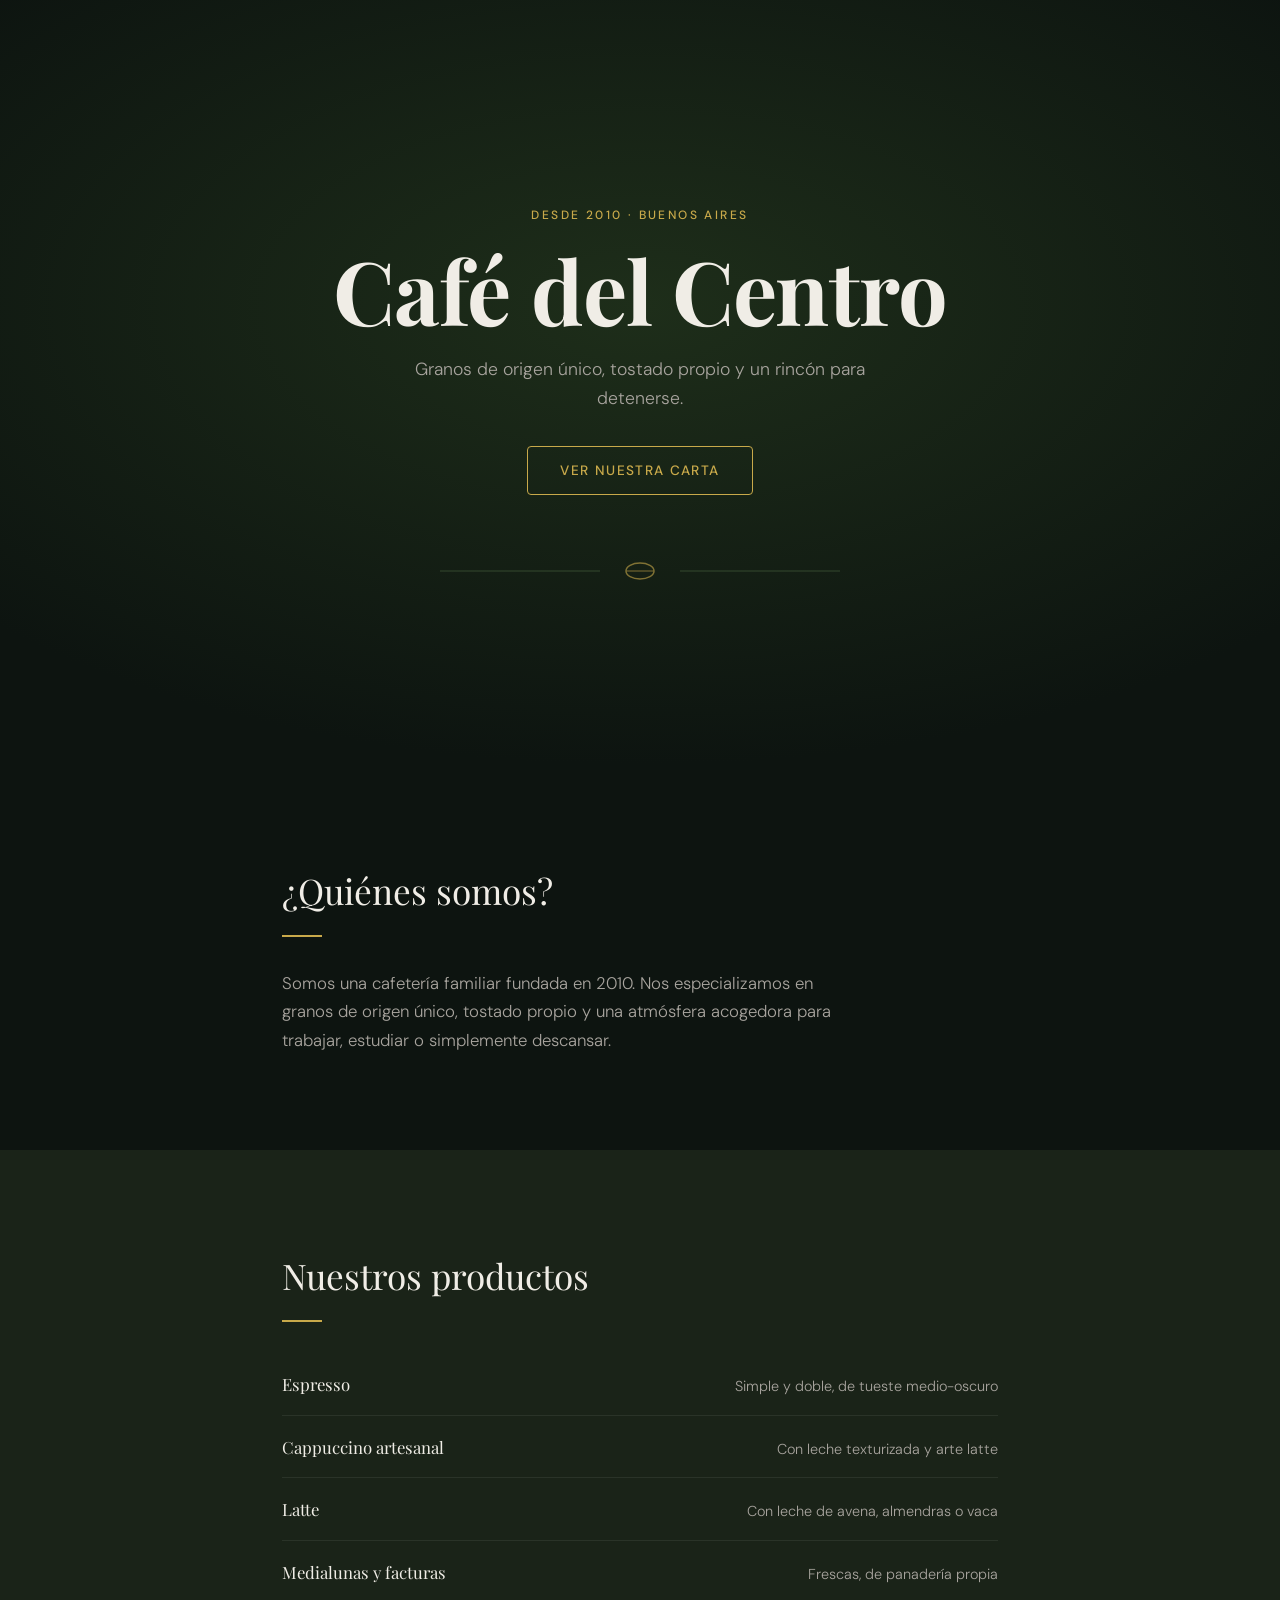
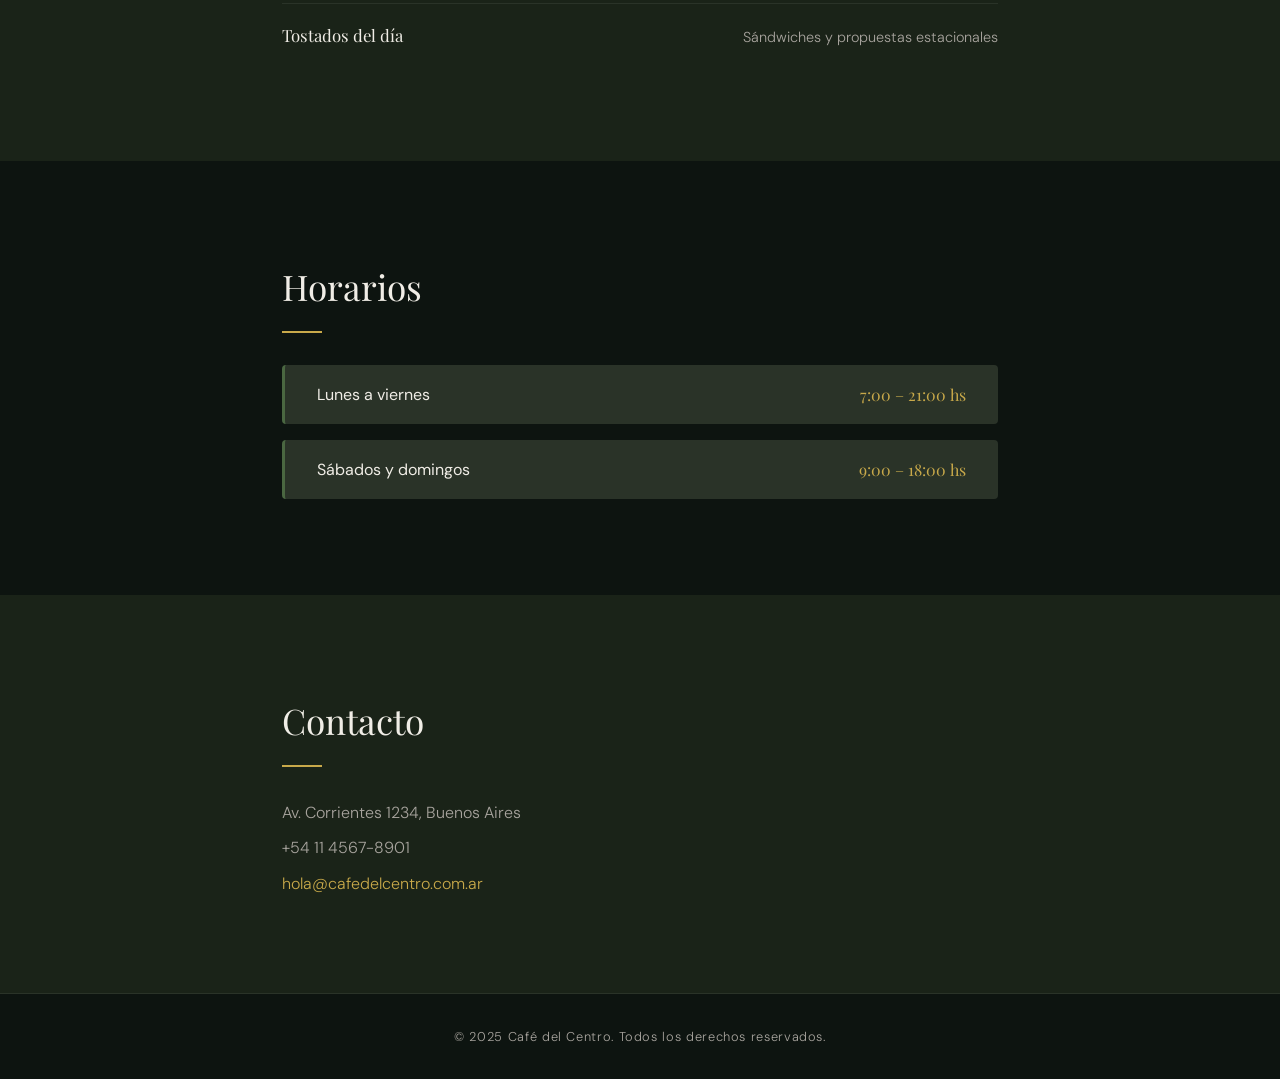
==== index.html @ 83455e1d "Agregando estilos" ====
<!DOCTYPE html>
<html lang="es">
  <head>
    <meta charset="UTF-8" />
    <meta name="viewport" content="width=device-width, initial-scale=1.0" />
    <title>Café del Centro</title>
    <link rel="preconnect" href="https://fonts.googleapis.com" />
    <link rel="preconnect" href="https://fonts.gstatic.com" crossorigin />
    <link
      href="https://fonts.googleapis.com/css2?family=Playfair+Display:wght@400;700&family=DM+Sans:wght@300;400;500&display=swap"
      rel="stylesheet"
    />
    <link rel="stylesheet" href="styles.css" />
  </head>
  <body>

    <!-- HERO -->
    <section class="hero">
      <div class="hero__content">
        <span class="hero__eyebrow">Desde 2010 · Buenos Aires</span>
        <h1 class="hero__title">Café del Centro</h1>
        <p class="hero__subtitle">
          Granos de origen único, tostado propio y un rincón para detenerse.
        </p>
        <a href="#productos" class="btn">Ver nuestra carta</a>
      </div>
      <div class="hero__bean-divider" aria-hidden="true">
        <svg viewBox="0 0 400 24" xmlns="http://www.w3.org/2000/svg">
          <line x1="0" y1="12" x2="160" y2="12" stroke="#4A6741" stroke-width="1"/>
          <ellipse cx="200" cy="12" rx="14" ry="8" fill="none" stroke="#C8A94A" stroke-width="1.5"/>
          <line x1="186" y1="12" x2="214" y2="12" stroke="#C8A94A" stroke-width="1"/>
          <line x1="240" y1="12" x2="400" y2="12" stroke="#4A6741" stroke-width="1"/>
        </svg>
      </div>
    </section>

    <!-- QUIÉNES SOMOS -->
    <section class="section" id="nosotros">
      <div class="container">
        <h2 class="section__title">¿Quiénes somos?</h2>
        <p class="section__text">
          Somos una cafetería familiar fundada en 2010. Nos especializamos en granos
          de origen único, tostado propio y una atmósfera acogedora para trabajar,
          estudiar o simplemente descansar.
        </p>
      </div>
    </section>

    <!-- PRODUCTOS -->
    <section class="section section--alt" id="productos">
      <div class="container">
        <h2 class="section__title">Nuestros productos</h2>
        <ul class="product-list">
          <li class="product-item">
            <span class="product-item__name">Espresso</span>
            <span class="product-item__desc">Simple y doble, de tueste medio-oscuro</span>
          </li>
          <li class="product-item">
            <span class="product-item__name">Cappuccino artesanal</span>
            <span class="product-item__desc">Con leche texturizada y arte latte</span>
          </li>
          <li class="product-item">
            <span class="product-item__name">Latte</span>
            <span class="product-item__desc">Con leche de avena, almendras o vaca</span>
          </li>
          <li class="product-item">
            <span class="product-item__name">Medialunas y facturas</span>
            <span class="product-item__desc">Frescas, de panadería propia</span>
          </li>
          <li class="product-item">
            <span class="product-item__name">Tostados del día</span>
            <span class="product-item__desc">Sándwiches y propuestas estacionales</span>
          </li>
        </ul>
      </div>
    </section>

    <!-- HORARIOS -->
    <section class="section" id="horarios">
      <div class="container">
        <h2 class="section__title">Horarios</h2>
        <div class="hours">
          <div class="hours__row">
            <span class="hours__days">Lunes a viernes</span>
            <span class="hours__time">7:00 – 21:00 hs</span>
          </div>
          <div class="hours__row">
            <span class="hours__days">Sábados y domingos</span>
            <span class="hours__time">9:00 – 18:00 hs</span>
          </div>
        </div>
      </div>
    </section>

    <!-- CONTACTO -->
    <section class="section section--alt" id="contacto">
      <div class="container">
        <h2 class="section__title">Contacto</h2>
        <address class="contact">
          <p>Av. Corrientes 1234, Buenos Aires</p>
          <p>+54 11 4567-8901</p>
          <p><a href="mailto:hola@cafedelcentro.com.ar">hola@cafedelcentro.com.ar</a></p>
        </address>
      </div>
    </section>

    <!-- PIE DE PÁGINA -->
    <footer class="footer">
      <p>© 2025 Café del Centro. Todos los derechos reservados.</p>
    </footer>

  </body>
</html>
---- styles.css ----
/* ============================================
   CAFÉ DEL CENTRO — styles.css
   Paleta: fondo oscuro-verdoso, acento dorado
   Tipografía: Playfair Display + DM Sans
   ============================================ */

/* --- TOKENS --- */
:root {
  --color-bg:        #0D1410;
  --color-bg-alt:    #1A2318;
  --color-surface:   #2A3328;
  --color-green:     #4A6741;
  --color-gold:      #C8A94A;
  --color-text:      #F0EDE6;
  --color-text-muted:#A8A49E;
  --color-link:      #C8A94A;

  --font-display: 'Playfair Display', Georgia, serif;
  --font-body:    'DM Sans', system-ui, sans-serif;

  --space-xs:  0.5rem;
  --space-sm:  1rem;
  --space-md:  2rem;
  --space-lg:  4rem;
  --space-xl:  6rem;

  --max-width: 780px;
  --radius:    4px;
}

/* --- RESET --- */
*, *::before, *::after {
  box-sizing: border-box;
  margin: 0;
  padding: 0;
}

/* --- BASE --- */
html {
  scroll-behavior: smooth;
}

body {
  background-color: var(--color-bg);
  color: var(--color-text);
  font-family: var(--font-body);
  font-size: 1rem;
  line-height: 1.7;
  font-weight: 300;
}

a {
  color: var(--color-link);
  text-decoration: none;
}

a:hover {
  text-decoration: underline;
}

address {
  font-style: normal;
}

/* --- LAYOUT --- */
.container {
  max-width: var(--max-width);
  margin: 0 auto;
  padding: 0 var(--space-md);
}

/* --- HERO --- */
.hero {
  min-height: 85vh;
  display: flex;
  flex-direction: column;
  align-items: center;
  justify-content: center;
  text-align: center;
  padding: var(--space-xl) var(--space-md) var(--space-lg);
  background:
    radial-gradient(ellipse 70% 60% at 50% 40%, #1e2e1a 0%, var(--color-bg) 100%);
}

.hero__eyebrow {
  display: block;
  font-family: var(--font-body);
  font-size: 0.75rem;
  font-weight: 500;
  letter-spacing: 0.2em;
  text-transform: uppercase;
  color: var(--color-gold);
  margin-bottom: var(--space-sm);
}

.hero__title {
  font-family: var(--font-display);
  font-size: clamp(2.8rem, 7vw, 5.5rem);
  font-weight: 700;
  line-height: 1.1;
  letter-spacing: -0.01em;
  color: var(--color-text);
  margin-bottom: var(--space-sm);
}

.hero__subtitle {
  font-size: 1.1rem;
  color: var(--color-text-muted);
  max-width: 480px;
  margin: 0 auto var(--space-md);
}

.hero__bean-divider {
  width: 100%;
  max-width: 400px;
  margin-top: var(--space-lg);
  opacity: 0.6;
}

/* --- BOTÓN --- */
.btn {
  display: inline-block;
  padding: 0.75rem 2rem;
  border: 1px solid var(--color-gold);
  color: var(--color-gold);
  font-family: var(--font-body);
  font-size: 0.85rem;
  font-weight: 500;
  letter-spacing: 0.1em;
  text-transform: uppercase;
  border-radius: var(--radius);
  transition: background-color 0.2s, color 0.2s;
}

.btn:hover {
  background-color: var(--color-gold);
  color: var(--color-bg);
  text-decoration: none;
}

/* --- SECCIONES --- */
.section {
  padding: var(--space-xl) 0;
  background-color: var(--color-bg);
}

.section--alt {
  background-color: var(--color-bg-alt);
}

.section__title {
  font-family: var(--font-display);
  font-size: clamp(1.6rem, 3vw, 2.2rem);
  font-weight: 400;
  color: var(--color-text);
  margin-bottom: var(--space-md);
  position: relative;
  padding-bottom: var(--space-sm);
}

.section__title::after {
  content: '';
  position: absolute;
  bottom: 0;
  left: 0;
  width: 2.5rem;
  height: 2px;
  background-color: var(--color-gold);
}

.section__text {
  color: var(--color-text-muted);
  font-size: 1.05rem;
  max-width: 560px;
}

/* --- LISTA DE PRODUCTOS --- */
.product-list {
  list-style: none;
  display: flex;
  flex-direction: column;
  gap: 1px;
}

.product-item {
  display: flex;
  justify-content: space-between;
  align-items: baseline;
  gap: var(--space-md);
  padding: var(--space-sm) 0;
  border-bottom: 1px solid var(--color-surface);
}

.product-item:last-child {
  border-bottom: none;
}

.product-item__name {
  font-family: var(--font-display);
  font-size: 1.05rem;
  color: var(--color-text);
  white-space: nowrap;
}

.product-item__desc {
  font-size: 0.9rem;
  color: var(--color-text-muted);
  text-align: right;
}

/* --- HORARIOS --- */
.hours {
  display: flex;
  flex-direction: column;
  gap: var(--space-sm);
}

.hours__row {
  display: flex;
  justify-content: space-between;
  align-items: center;
  padding: var(--space-sm) var(--space-md);
  background-color: var(--color-surface);
  border-radius: var(--radius);
  border-left: 3px solid var(--color-green);
}

.hours__days {
  font-weight: 400;
  color: var(--color-text);
}

.hours__time {
  font-family: var(--font-display);
  font-size: 1rem;
  color: var(--color-gold);
}

/* --- CONTACTO --- */
.contact {
  display: flex;
  flex-direction: column;
  gap: var(--space-xs);
  color: var(--color-text-muted);
  font-size: 1rem;
}

/* --- FOOTER --- */
.footer {
  background-color: var(--color-bg);
  border-top: 1px solid var(--color-surface);
  text-align: center;
  padding: var(--space-md);
  font-size: 0.8rem;
  color: var(--color-text-muted);
  letter-spacing: 0.05em;
}

/* --- RESPONSIVE --- */
@media (max-width: 600px) {
  .product-item {
    flex-direction: column;
    gap: var(--space-xs);
  }

  .product-item__desc {
    text-align: left;
  }

  .hours__row {
    flex-direction: column;
    align-items: flex-start;
    gap: var(--space-xs);
  }
}
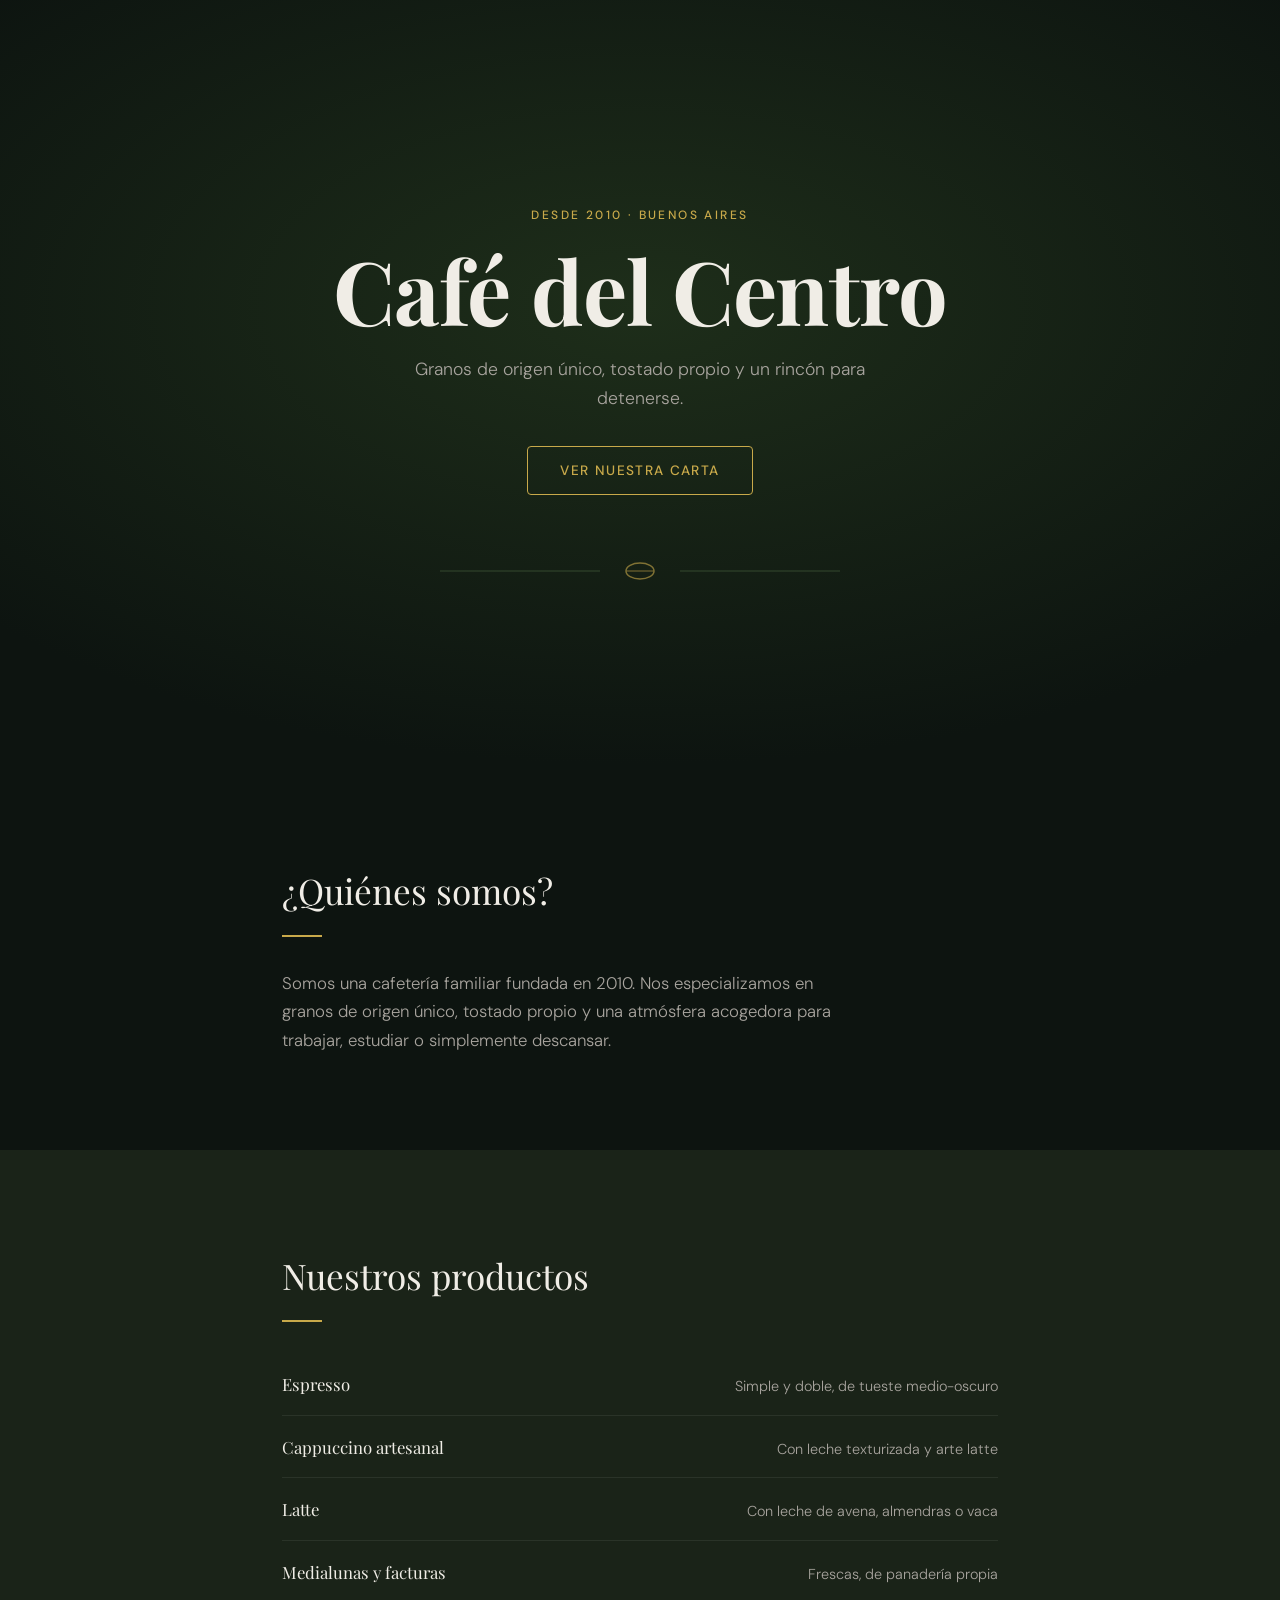
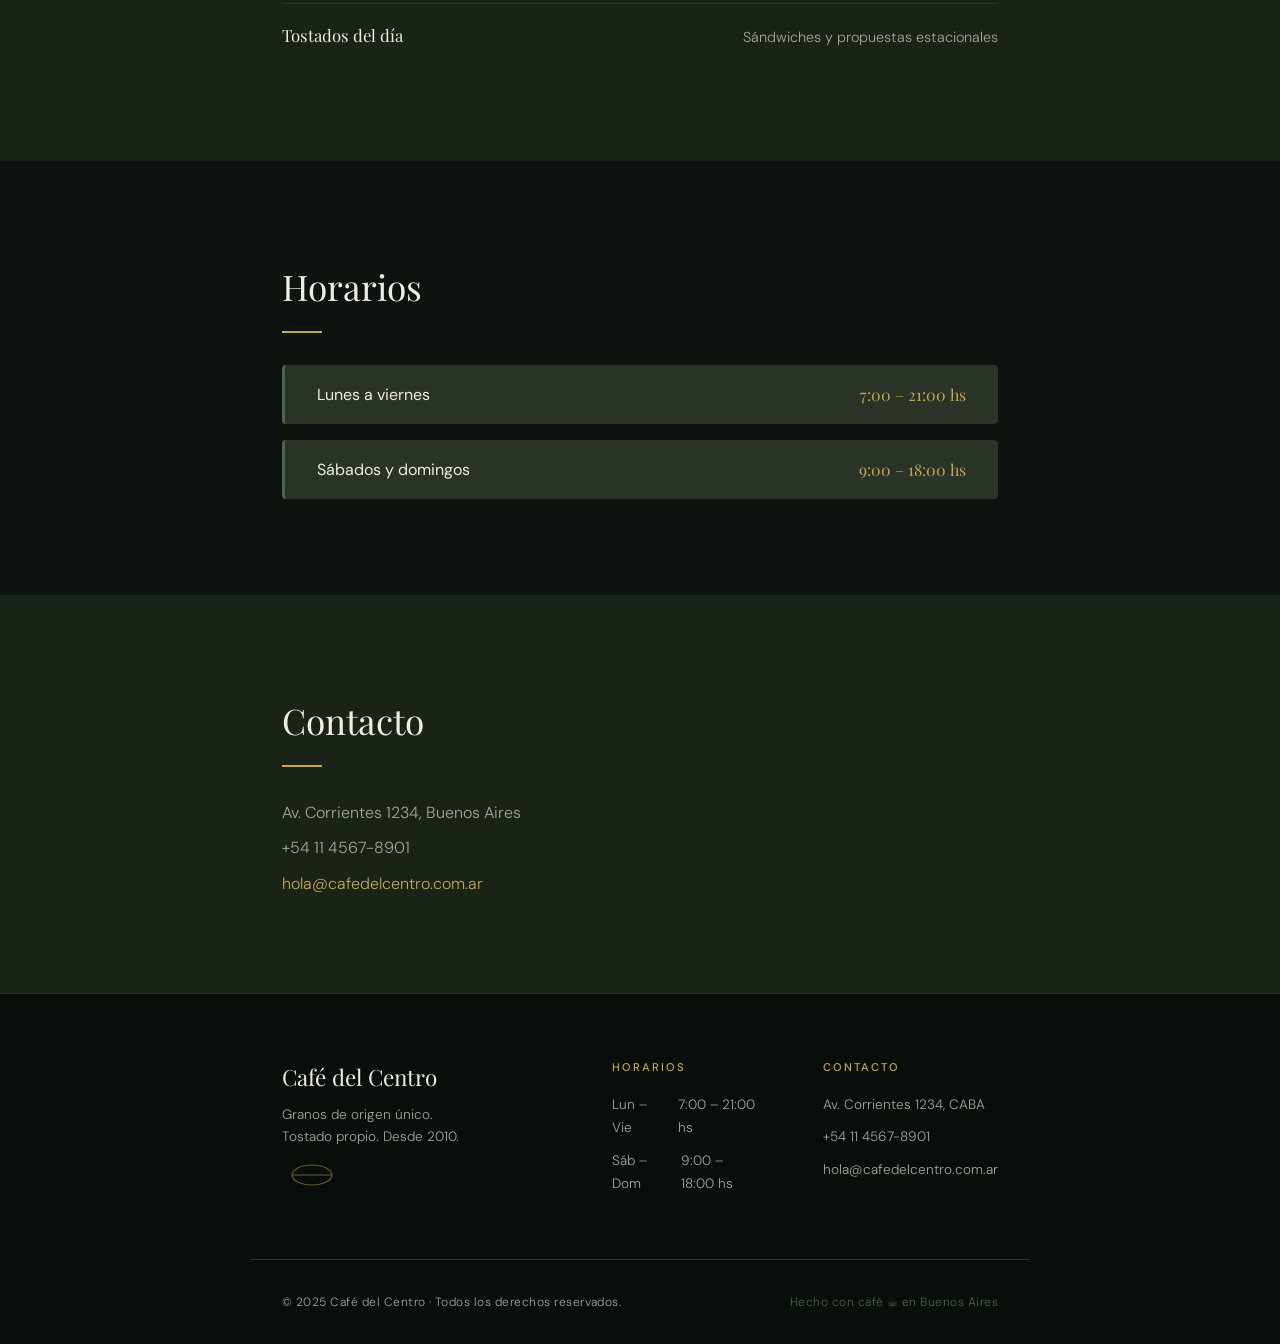
==== commit 8253355d: "Footer terminado" ====
--- a/index.html
+++ b/index.html
@@ -106,7 +106,40 @@
 
     <!-- PIE DE PÁGINA -->
     <footer class="footer">
-      <p>© 2025 Café del Centro. Todos los derechos reservados.</p>
+      <div class="footer__top">
+        <div class="footer__brand">
+          <span class="footer__logo">Café del Centro</span>
+          <p class="footer__tagline">Granos de origen único.<br />Tostado propio. Desde 2010.</p>
+          <div class="footer__bean" aria-hidden="true">
+            <svg viewBox="0 0 60 24" xmlns="http://www.w3.org/2000/svg" width="60">
+              <ellipse cx="30" cy="12" rx="20" ry="10" fill="none" stroke="#C8A94A" stroke-width="1.2"/>
+              <line x1="10" y1="12" x2="50" y2="12" stroke="#C8A94A" stroke-width="1"/>
+            </svg>
+          </div>
+        </div>
+
+        <div class="footer__col">
+          <h3 class="footer__col-title">Horarios</h3>
+          <ul class="footer__list">
+            <li><span>Lun – Vie</span><span>7:00 – 21:00 hs</span></li>
+            <li><span>Sáb – Dom</span><span>9:00 – 18:00 hs</span></li>
+          </ul>
+        </div>
+
+        <div class="footer__col">
+          <h3 class="footer__col-title">Contacto</h3>
+          <ul class="footer__list footer__list--contact">
+            <li>Av. Corrientes 1234, CABA</li>
+            <li>+54 11 4567-8901</li>
+            <li><a href="mailto:hola@cafedelcentro.com.ar">hola@cafedelcentro.com.ar</a></li>
+          </ul>
+        </div>
+      </div>
+
+      <div class="footer__bottom">
+        <p>© 2025 Café del Centro · Todos los derechos reservados.</p>
+        <p class="footer__credit">Hecho con café ☕ en Buenos Aires</p>
+      </div>
     </footer>
 
   </body>
--- a/styles.css
+++ b/styles.css
@@ -247,13 +247,91 @@
 
 /* --- FOOTER --- */
 .footer {
-  background-color: var(--color-bg);
+  background-color: #080e0a;
   border-top: 1px solid var(--color-surface);
-  text-align: center;
+  font-size: 0.9rem;
+  color: var(--color-text-muted);
+}
+
+.footer__top {
+  display: grid;
+  grid-template-columns: 1.8fr 1fr 1fr;
+  gap: var(--space-lg);
+  max-width: var(--max-width);
+  margin: 0 auto;
+  padding: var(--space-lg) var(--space-md);
+}
+
+.footer__logo {
+  display: block;
+  font-family: var(--font-display);
+  font-size: 1.4rem;
+  color: var(--color-text);
+  margin-bottom: var(--space-xs);
+}
+
+.footer__tagline {
+  font-size: 0.85rem;
+  color: var(--color-text-muted);
+  line-height: 1.6;
+  margin-bottom: var(--space-sm);
+}
+
+.footer__bean {
+  opacity: 0.5;
+}
+
+.footer__col-title {
+  font-family: var(--font-body);
+  font-size: 0.7rem;
+  font-weight: 500;
+  letter-spacing: 0.18em;
+  text-transform: uppercase;
+  color: var(--color-gold);
+  margin-bottom: var(--space-sm);
+}
+
+.footer__list {
+  list-style: none;
+  display: flex;
+  flex-direction: column;
+  gap: 0.6rem;
+  font-size: 0.85rem;
+  color: var(--color-text-muted);
+}
+
+.footer__list li {
+  display: flex;
+  justify-content: space-between;
+  gap: var(--space-sm);
+}
+
+.footer__list--contact li {
+  display: block;
+}
+
+.footer__list a {
+  color: var(--color-text-muted);
+}
+
+.footer__list a:hover {
+  color: var(--color-gold);
+}
+
+.footer__bottom {
+  border-top: 1px solid var(--color-surface);
+  display: flex;
+  justify-content: space-between;
+  align-items: center;
+  max-width: var(--max-width);
+  margin: 0 auto;
   padding: var(--space-md);
-  font-size: 0.8rem;
-  color: var(--color-text-muted);
-  letter-spacing: 0.05em;
+  font-size: 0.75rem;
+  letter-spacing: 0.04em;
+}
+
+.footer__credit {
+  color: var(--color-green);
 }
 
 /* --- RESPONSIVE --- */
@@ -272,4 +350,15 @@
     align-items: flex-start;
     gap: var(--space-xs);
   }
+
+  .footer__top {
+    grid-template-columns: 1fr;
+    gap: var(--space-md);
+  }
+
+  .footer__bottom {
+    flex-direction: column;
+    gap: var(--space-xs);
+    text-align: center;
+  }
 }
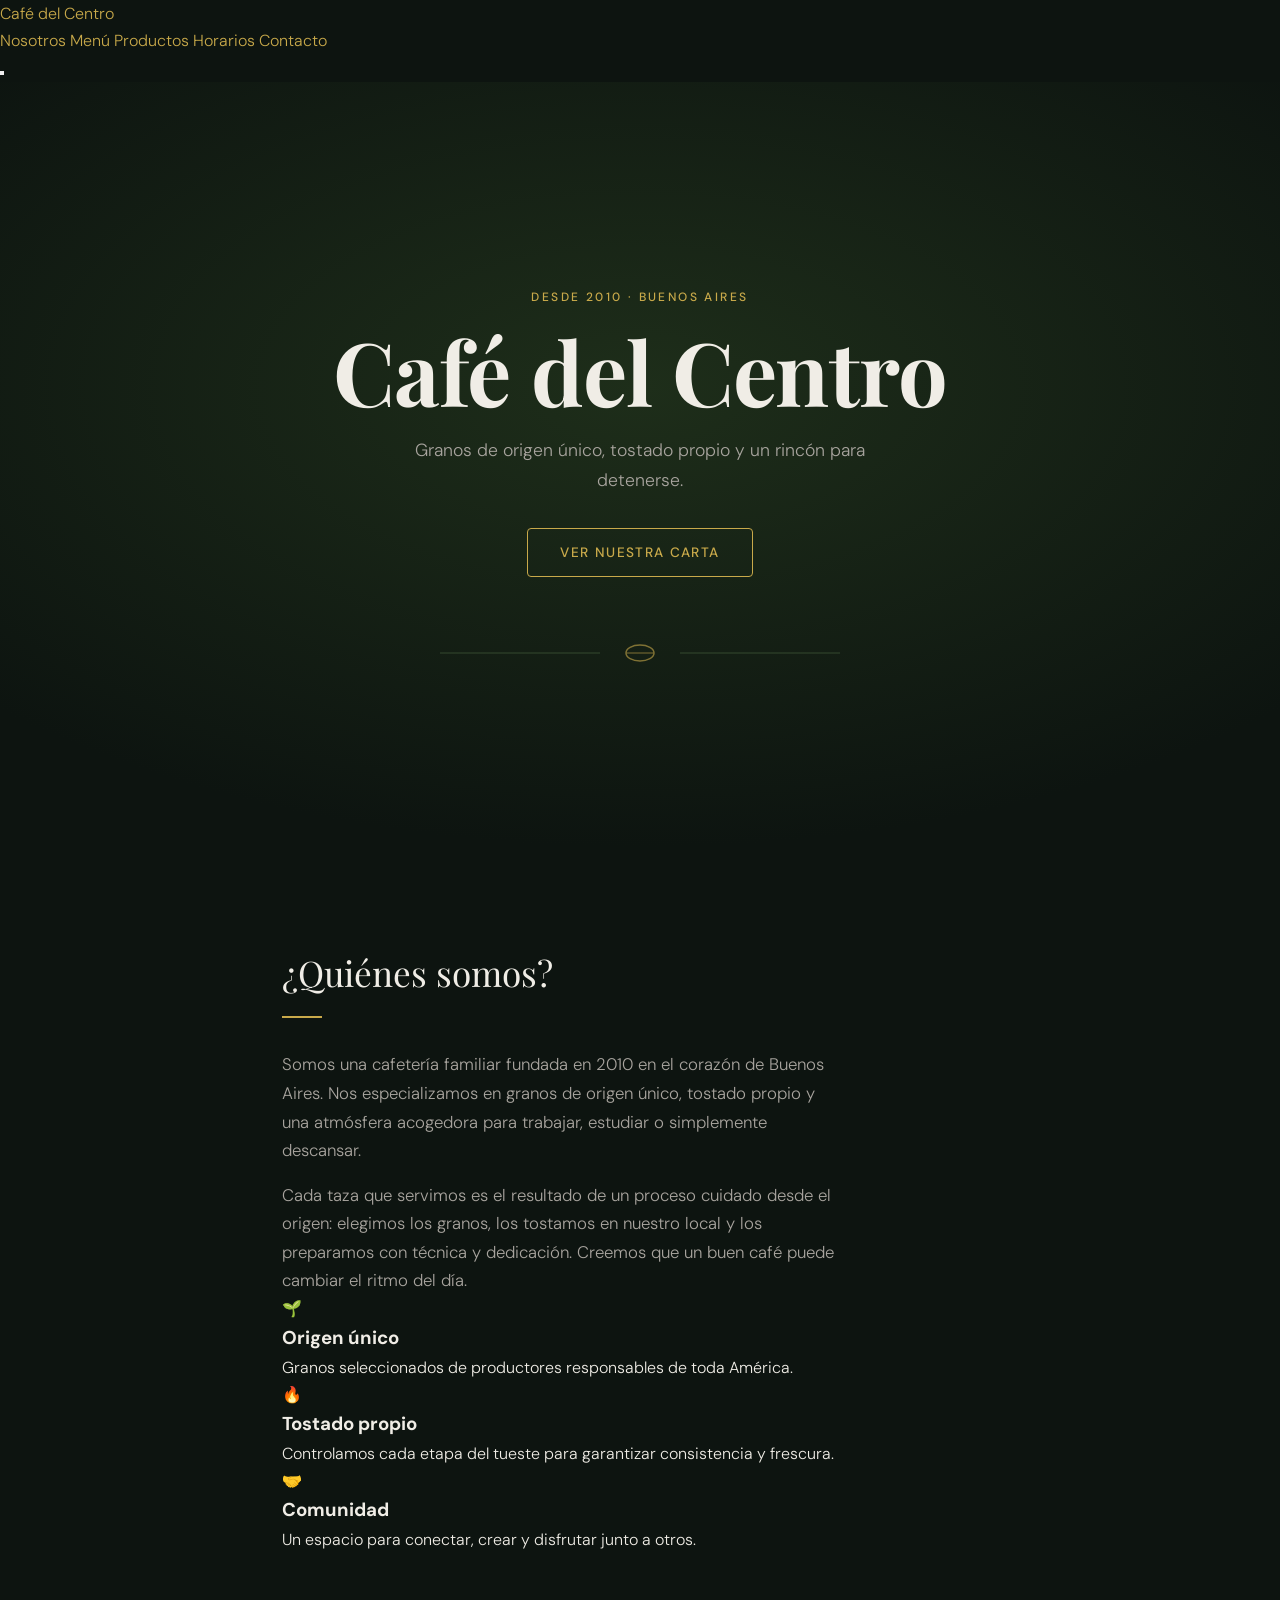
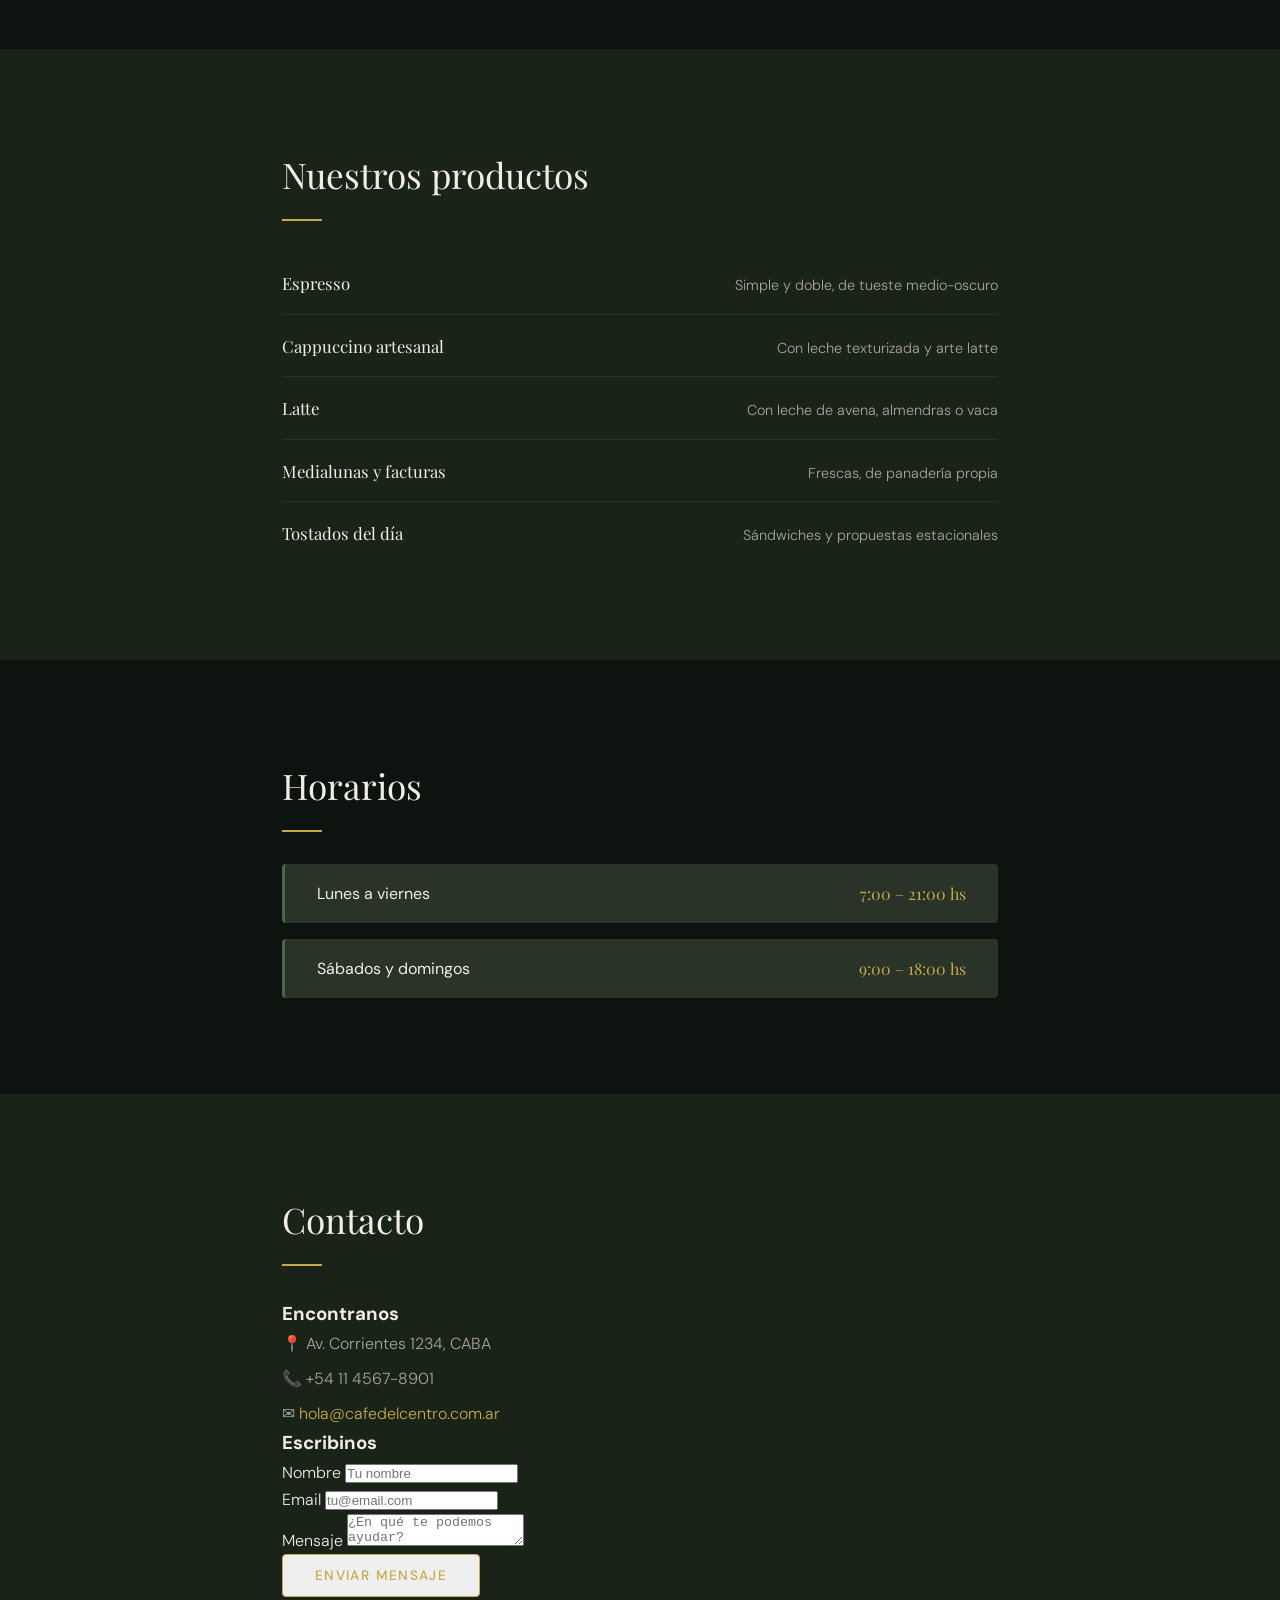
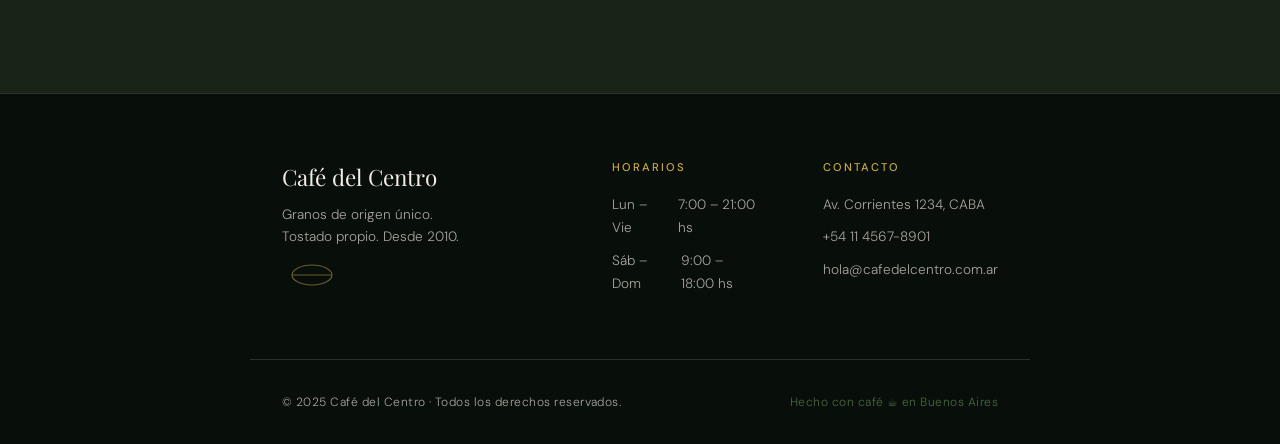
==== commit 9cde7879: "Menu Agregado" ====
--- a/index.html
+++ b/index.html
@@ -14,6 +14,23 @@
   </head>
   <body>
 
+    <!-- NAVBAR -->
+    <header class="navbar" id="navbar">
+      <div class="navbar__inner">
+        <a href="#" class="navbar__logo">Café del Centro</a>
+        <nav class="navbar__nav" aria-label="Navegación principal">
+          <a href="#nosotros" class="navbar__link">Nosotros</a>
+          <a href="menu.html" class="navbar__link">Menú</a>
+          <a href="#productos" class="navbar__link">Productos</a>
+          <a href="#horarios" class="navbar__link">Horarios</a>
+          <a href="#contacto" class="navbar__link navbar__link--cta">Contacto</a>
+        </nav>
+        <button class="navbar__toggle" aria-label="Abrir menú" aria-expanded="false">
+          <span></span><span></span><span></span>
+        </button>
+      </div>
+    </header>
+
     <!-- HERO -->
     <section class="hero">
       <div class="hero__content">
@@ -38,11 +55,37 @@
     <section class="section" id="nosotros">
       <div class="container">
         <h2 class="section__title">¿Quiénes somos?</h2>
-        <p class="section__text">
-          Somos una cafetería familiar fundada en 2010. Nos especializamos en granos
-          de origen único, tostado propio y una atmósfera acogedora para trabajar,
-          estudiar o simplemente descansar.
-        </p>
+        <div class="about">
+          <div class="about__text">
+            <p class="section__text">
+              Somos una cafetería familiar fundada en 2010 en el corazón de Buenos Aires.
+              Nos especializamos en granos de origen único, tostado propio y una atmósfera
+              acogedora para trabajar, estudiar o simplemente descansar.
+            </p>
+            <p class="section__text" style="margin-top: 1rem;">
+              Cada taza que servimos es el resultado de un proceso cuidado desde el origen:
+              elegimos los granos, los tostamos en nuestro local y los preparamos con técnica
+              y dedicación. Creemos que un buen café puede cambiar el ritmo del día.
+            </p>
+          </div>
+          <div class="about__values">
+            <div class="value-card">
+              <span class="value-card__icon">🌱</span>
+              <h3 class="value-card__title">Origen único</h3>
+              <p class="value-card__text">Granos seleccionados de productores responsables de toda América.</p>
+            </div>
+            <div class="value-card">
+              <span class="value-card__icon">🔥</span>
+              <h3 class="value-card__title">Tostado propio</h3>
+              <p class="value-card__text">Controlamos cada etapa del tueste para garantizar consistencia y frescura.</p>
+            </div>
+            <div class="value-card">
+              <span class="value-card__icon">🤝</span>
+              <h3 class="value-card__title">Comunidad</h3>
+              <p class="value-card__text">Un espacio para conectar, crear y disfrutar junto a otros.</p>
+            </div>
+          </div>
+        </div>
       </div>
     </section>
 
@@ -96,11 +139,32 @@
     <section class="section section--alt" id="contacto">
       <div class="container">
         <h2 class="section__title">Contacto</h2>
-        <address class="contact">
-          <p>Av. Corrientes 1234, Buenos Aires</p>
-          <p>+54 11 4567-8901</p>
-          <p><a href="mailto:hola@cafedelcentro.com.ar">hola@cafedelcentro.com.ar</a></p>
-        </address>
+        <div class="contact-grid">
+          <div class="contact-info">
+            <h3 class="contact-info__title">Encontranos</h3>
+            <address class="contact">
+              <p>📍 Av. Corrientes 1234, CABA</p>
+              <p>📞 +54 11 4567-8901</p>
+              <p>✉️ <a href="mailto:hola@cafedelcentro.com.ar">hola@cafedelcentro.com.ar</a></p>
+            </address>
+          </div>
+          <form class="contact-form" onsubmit="return false;">
+            <h3 class="contact-info__title">Escribinos</h3>
+            <div class="form-group">
+              <label class="form-label" for="nombre">Nombre</label>
+              <input class="form-input" type="text" id="nombre" placeholder="Tu nombre" />
+            </div>
+            <div class="form-group">
+              <label class="form-label" for="email">Email</label>
+              <input class="form-input" type="email" id="email" placeholder="tu@email.com" />
+            </div>
+            <div class="form-group">
+              <label class="form-label" for="mensaje">Mensaje</label>
+              <textarea class="form-input form-textarea" id="mensaje" placeholder="¿En qué te podemos ayudar?"></textarea>
+            </div>
+            <button type="submit" class="btn btn--full">Enviar mensaje</button>
+          </form>
+        </div>
       </div>
     </section>
 
@@ -142,5 +206,23 @@
       </div>
     </footer>
 
+    <script>
+      // Navbar scroll effect
+      const navbar = document.getElementById('navbar');
+      window.addEventListener('scroll', () => {
+        navbar.classList.toggle('navbar--scrolled', window.scrollY > 40);
+      });
+
+      // Mobile toggle
+      const toggle = document.querySelector('.navbar__toggle');
+      const nav    = document.querySelector('.navbar__nav');
+      toggle.addEventListener('click', () => {
+        const open = toggle.getAttribute('aria-expanded') === 'true';
+        toggle.setAttribute('aria-expanded', String(!open));
+        nav.classList.toggle('navbar__nav--open');
+        toggle.classList.toggle('navbar__toggle--open');
+      });
+    </script>
+
   </body>
 </html>
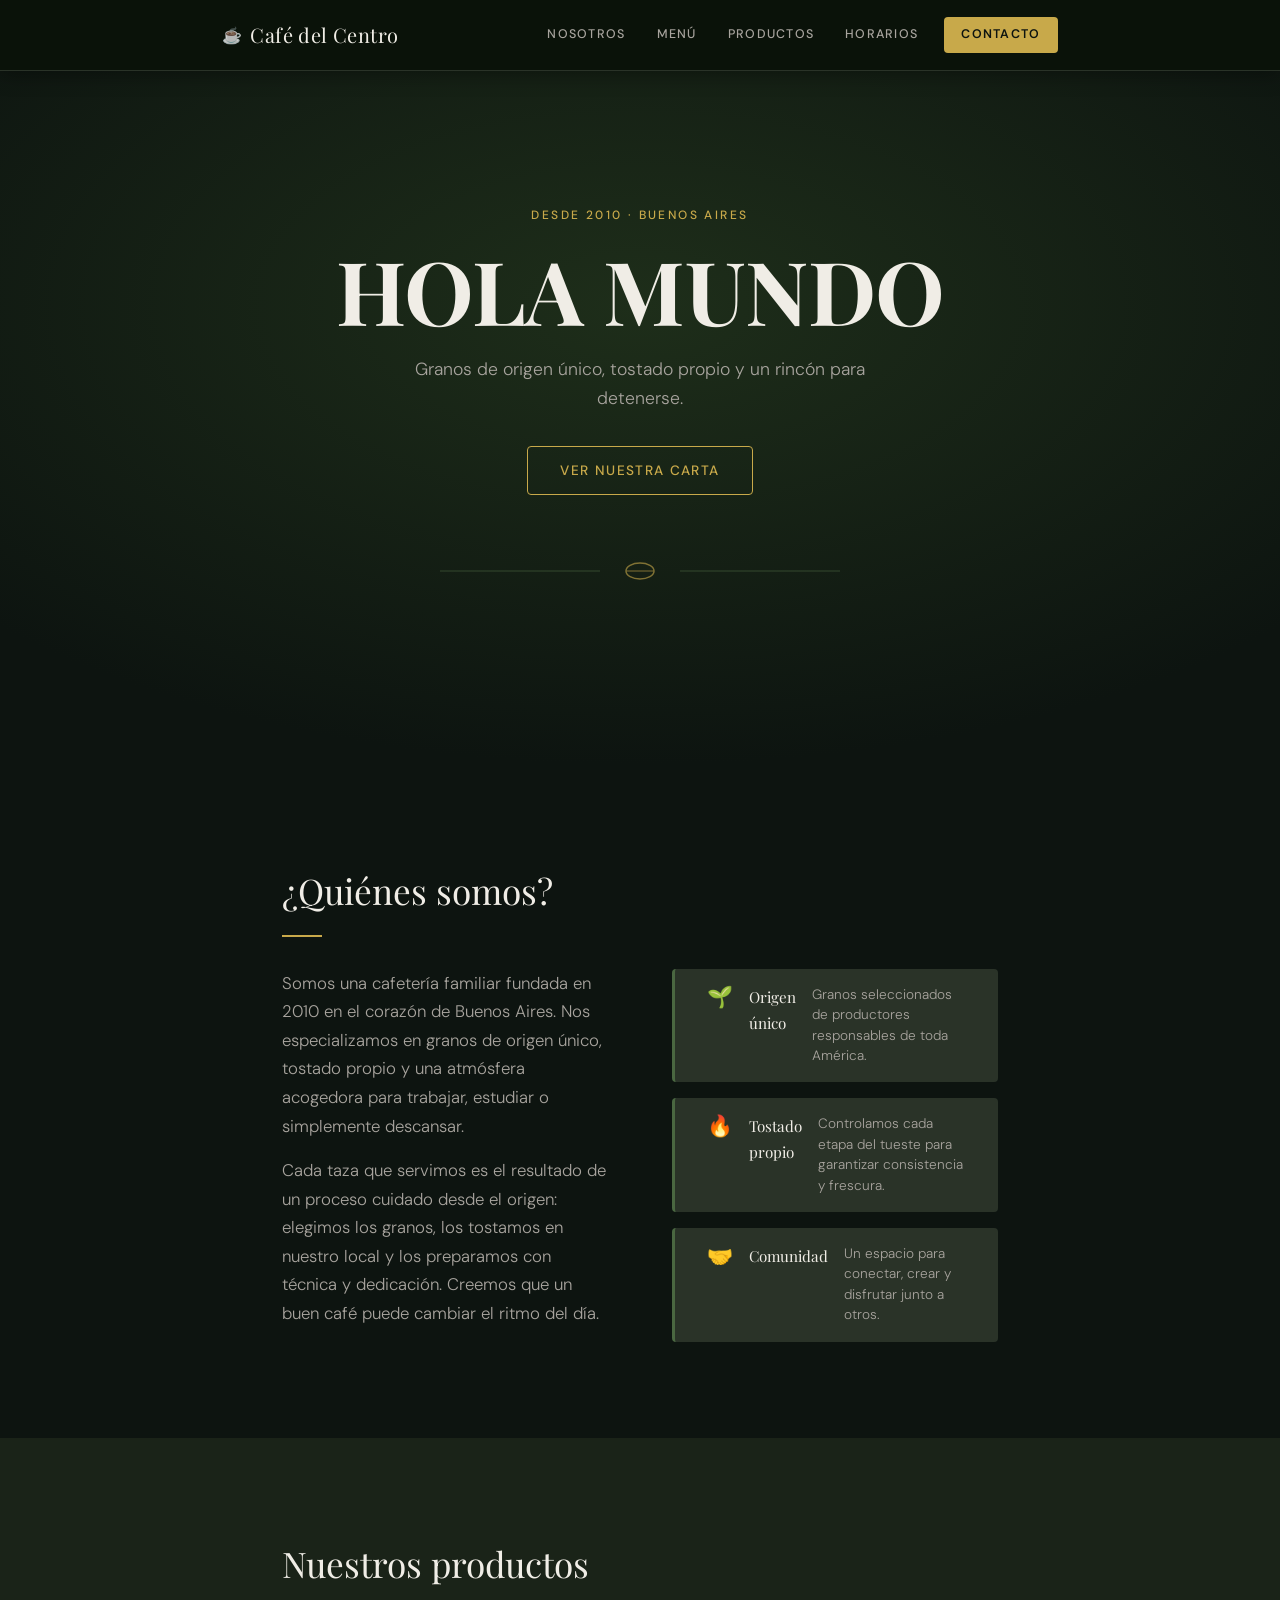
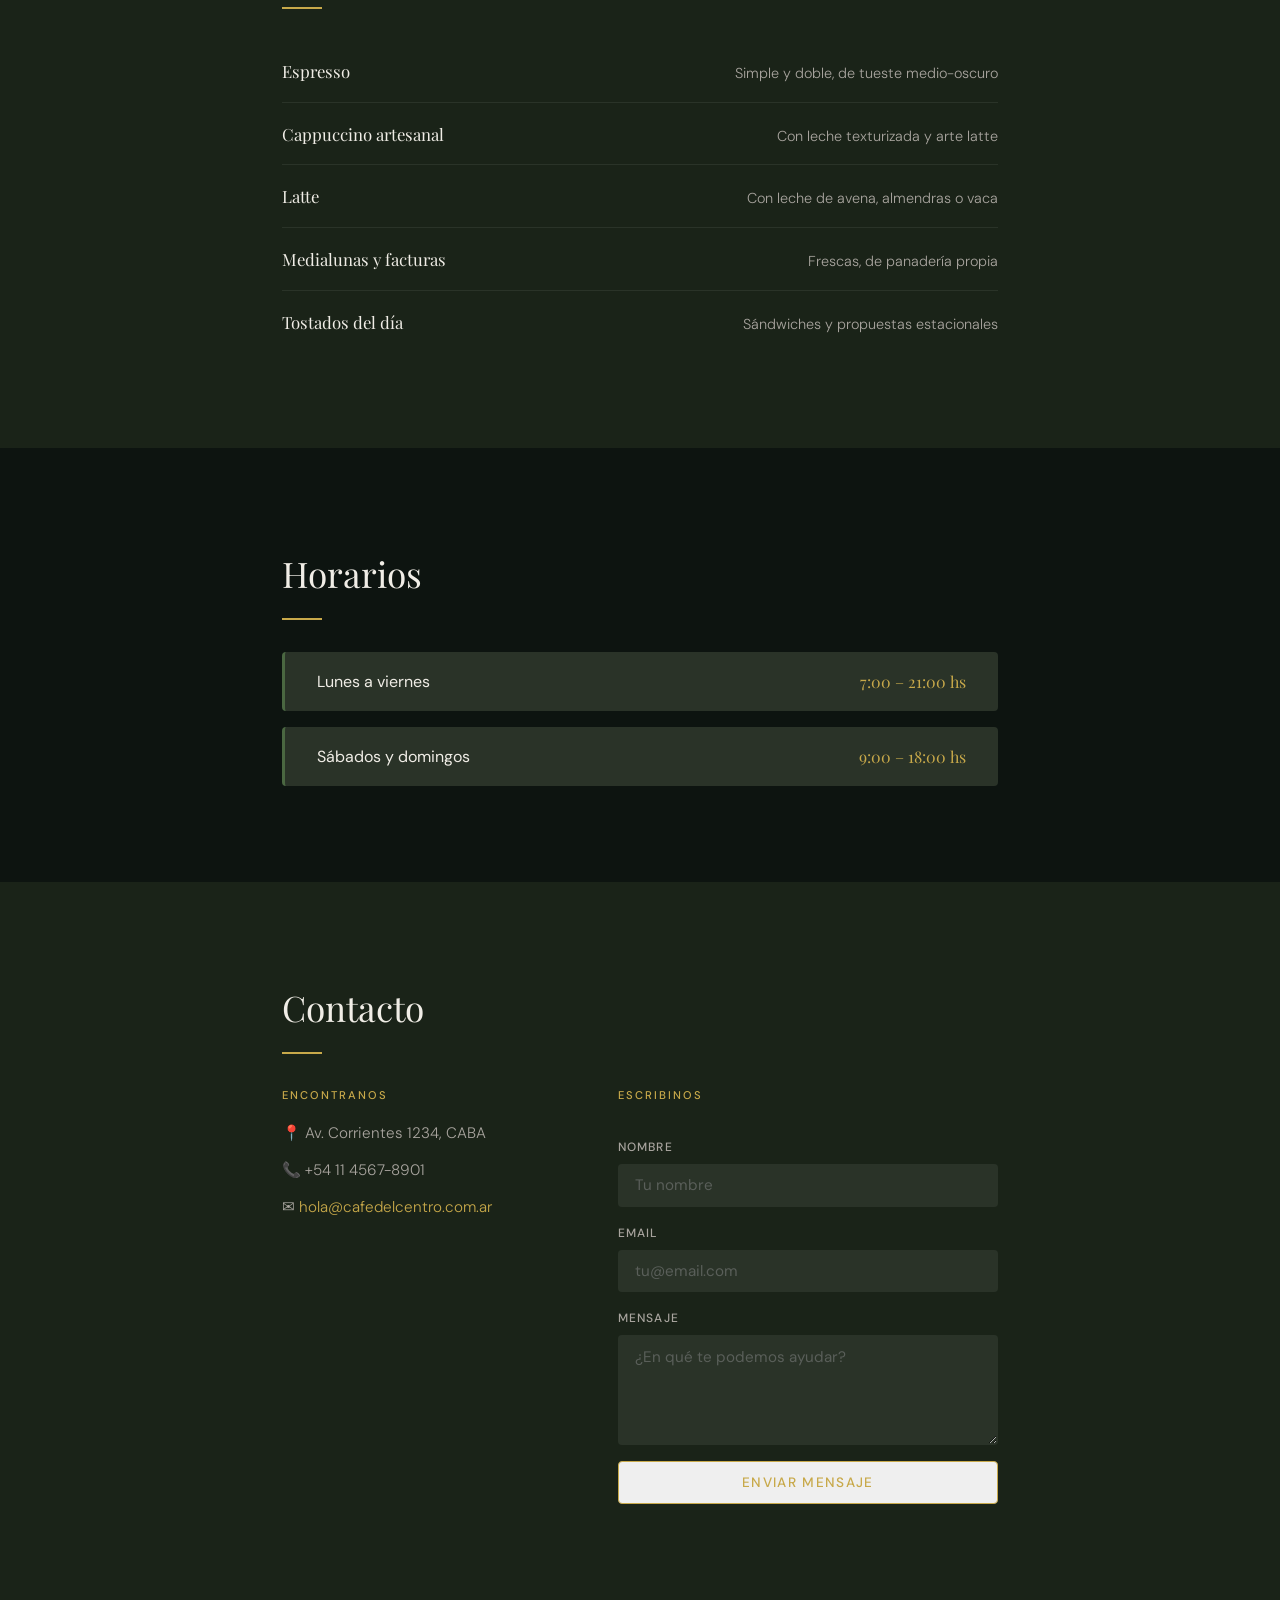
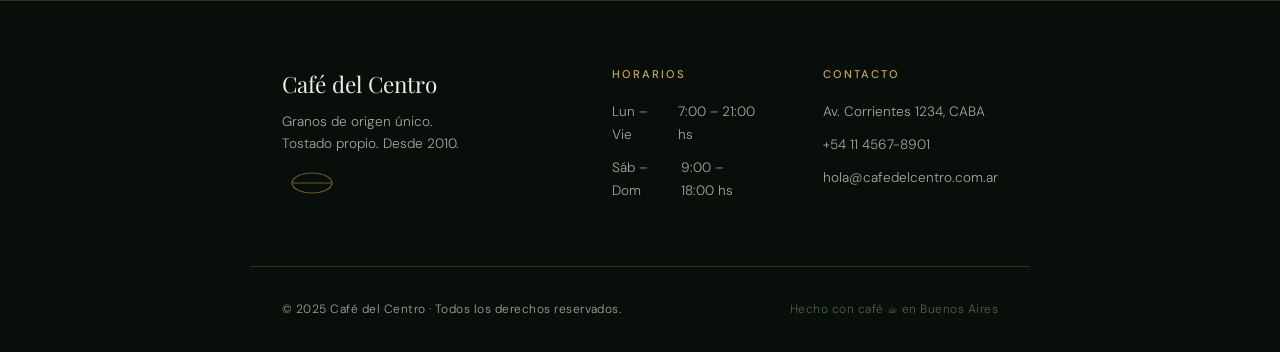
==== commit c6ece200: "CAMBIO" ====
--- a/index.html
+++ b/index.html
@@ -13,7 +13,6 @@
     <link rel="stylesheet" href="styles.css" />
   </head>
   <body>
-
     <!-- NAVBAR -->
     <header class="navbar" id="navbar">
       <div class="navbar__inner">
@@ -35,7 +34,7 @@
     <section class="hero">
       <div class="hero__content">
         <span class="hero__eyebrow">Desde 2010 · Buenos Aires</span>
-        <h1 class="hero__title">Café del Centro</h1>
+        <h1 class="hero__title">HOLA MUNDO</h1>
         <p class="hero__subtitle">
           Granos de origen único, tostado propio y un rincón para detenerse.
         </p>
--- a/styles.css
+++ b/styles.css
@@ -38,6 +38,7 @@
 /* --- BASE --- */
 html {
   scroll-behavior: smooth;
+  scroll-padding-top: 70px;
 }
 
 body {
@@ -361,4 +362,276 @@
     gap: var(--space-xs);
     text-align: center;
   }
+}
+
+/* --- NAVBAR --- */
+.navbar {
+  position: fixed;
+  top: 0;
+  left: 0;
+  right: 0;
+  z-index: 100;
+  background-color: #0a1209;
+  border-bottom: 1px solid var(--color-surface);
+  box-shadow: 0 2px 20px rgba(0, 0, 0, 0.4);
+  transition: box-shadow 0.3s;
+}
+
+.navbar--scrolled {
+  box-shadow: 0 4px 30px rgba(0, 0, 0, 0.6);
+  border-bottom-color: rgba(200, 169, 74, 0.2);
+}
+
+.navbar__inner {
+  display: flex;
+  align-items: center;
+  justify-content: space-between;
+  max-width: 900px;
+  margin: 0 auto;
+  padding: 0 var(--space-md);
+  height: 70px;
+}
+
+.navbar__logo {
+  font-family: var(--font-display);
+  font-size: 1.25rem;
+  color: var(--color-text);
+  text-decoration: none;
+  letter-spacing: 0.02em;
+  white-space: nowrap;
+  display: flex;
+  align-items: center;
+  gap: 0.5rem;
+}
+
+.navbar__logo::before {
+  content: '☕';
+  font-size: 1rem;
+  opacity: 0.8;
+}
+
+.navbar__logo:hover {
+  color: var(--color-gold);
+  text-decoration: none;
+}
+
+.navbar__nav {
+  display: flex;
+  align-items: center;
+  gap: 0.25rem;
+}
+
+.navbar__link {
+  font-size: 0.78rem;
+  font-weight: 500;
+  letter-spacing: 0.1em;
+  text-transform: uppercase;
+  color: var(--color-text-muted);
+  text-decoration: none;
+  padding: 0.4rem 0.85rem;
+  border-radius: var(--radius);
+  transition: color 0.2s, background-color 0.2s;
+}
+
+.navbar__link:hover {
+  color: var(--color-text);
+  background-color: var(--color-surface);
+  text-decoration: none;
+}
+
+.navbar__link--cta {
+  background-color: var(--color-gold);
+  color: var(--color-bg);
+  font-weight: 600;
+  padding: 0.45rem 1.1rem;
+  margin-left: 0.5rem;
+  transition: opacity 0.2s;
+}
+
+.navbar__link--cta:hover {
+  background-color: var(--color-gold);
+  color: var(--color-bg);
+  opacity: 0.85;
+}
+
+/* Hamburger */
+.navbar__toggle {
+  display: none;
+  flex-direction: column;
+  justify-content: center;
+  gap: 5px;
+  background: none;
+  border: none;
+  cursor: pointer;
+  padding: 4px;
+  width: 32px;
+  height: 32px;
+}
+
+.navbar__toggle span {
+  display: block;
+  width: 100%;
+  height: 1.5px;
+  background-color: var(--color-text);
+  transition: transform 0.25s, opacity 0.25s;
+  transform-origin: center;
+}
+
+.navbar__toggle--open span:nth-child(1) { transform: translateY(6.5px) rotate(45deg); }
+.navbar__toggle--open span:nth-child(2) { opacity: 0; }
+.navbar__toggle--open span:nth-child(3) { transform: translateY(-6.5px) rotate(-45deg); }
+
+/* --- NOSOTROS / ABOUT --- */
+.about {
+  display: grid;
+  grid-template-columns: 1fr 1fr;
+  gap: var(--space-lg);
+  align-items: start;
+}
+
+.about__values {
+  display: flex;
+  flex-direction: column;
+  gap: var(--space-sm);
+}
+
+.value-card {
+  display: flex;
+  align-items: flex-start;
+  gap: var(--space-sm);
+  padding: var(--space-sm) var(--space-md);
+  background-color: var(--color-surface);
+  border-radius: var(--radius);
+  border-left: 3px solid var(--color-green);
+}
+
+.value-card__icon {
+  font-size: 1.3rem;
+  line-height: 1;
+  flex-shrink: 0;
+  margin-top: 2px;
+}
+
+.value-card__title {
+  font-family: var(--font-display);
+  font-size: 0.95rem;
+  font-weight: 400;
+  color: var(--color-text);
+  margin-bottom: 0.2rem;
+}
+
+.value-card__text {
+  font-size: 0.85rem;
+  color: var(--color-text-muted);
+  line-height: 1.5;
+}
+
+/* --- CONTACTO EXPANDIDO --- */
+.contact-grid {
+  display: grid;
+  grid-template-columns: 1fr 1.4fr;
+  gap: var(--space-lg);
+  align-items: start;
+}
+
+.contact-info__title {
+  font-family: var(--font-body);
+  font-size: 0.7rem;
+  font-weight: 500;
+  letter-spacing: 0.18em;
+  text-transform: uppercase;
+  color: var(--color-gold);
+  margin-bottom: var(--space-sm);
+}
+
+.contact {
+  display: flex;
+  flex-direction: column;
+  gap: 0.7rem;
+  color: var(--color-text-muted);
+  font-size: 0.95rem;
+}
+
+/* --- FORMULARIO --- */
+.contact-form {
+  display: flex;
+  flex-direction: column;
+  gap: var(--space-sm);
+}
+
+.form-group {
+  display: flex;
+  flex-direction: column;
+  gap: 0.4rem;
+}
+
+.form-label {
+  font-size: 0.75rem;
+  font-weight: 500;
+  letter-spacing: 0.1em;
+  text-transform: uppercase;
+  color: var(--color-text-muted);
+}
+
+.form-input {
+  background-color: var(--color-surface);
+  border: 1px solid transparent;
+  border-radius: var(--radius);
+  color: var(--color-text);
+  font-family: var(--font-body);
+  font-size: 0.95rem;
+  padding: 0.65rem 1rem;
+  outline: none;
+  transition: border-color 0.2s;
+}
+
+.form-input::placeholder {
+  color: #5a5f5a;
+}
+
+.form-input:focus {
+  border-color: var(--color-green);
+}
+
+.form-textarea {
+  resize: vertical;
+  min-height: 110px;
+}
+
+.btn--full {
+  width: 100%;
+  text-align: center;
+}
+
+/* --- RESPONSIVE NAVBAR + V4 --- */
+@media (max-width: 640px) {
+  .navbar__toggle {
+    display: flex;
+  }
+
+  .navbar__nav {
+    display: none;
+    position: absolute;
+    top: 64px;
+    left: 0;
+    right: 0;
+    background-color: rgba(13, 20, 16, 0.97);
+    flex-direction: column;
+    align-items: center;
+    padding: var(--space-md) 0;
+    gap: var(--space-md);
+    border-bottom: 1px solid var(--color-surface);
+  }
+
+  .navbar__nav--open {
+    display: flex;
+  }
+
+  .about {
+    grid-template-columns: 1fr;
+  }
+
+  .contact-grid {
+    grid-template-columns: 1fr;
+  }
 }
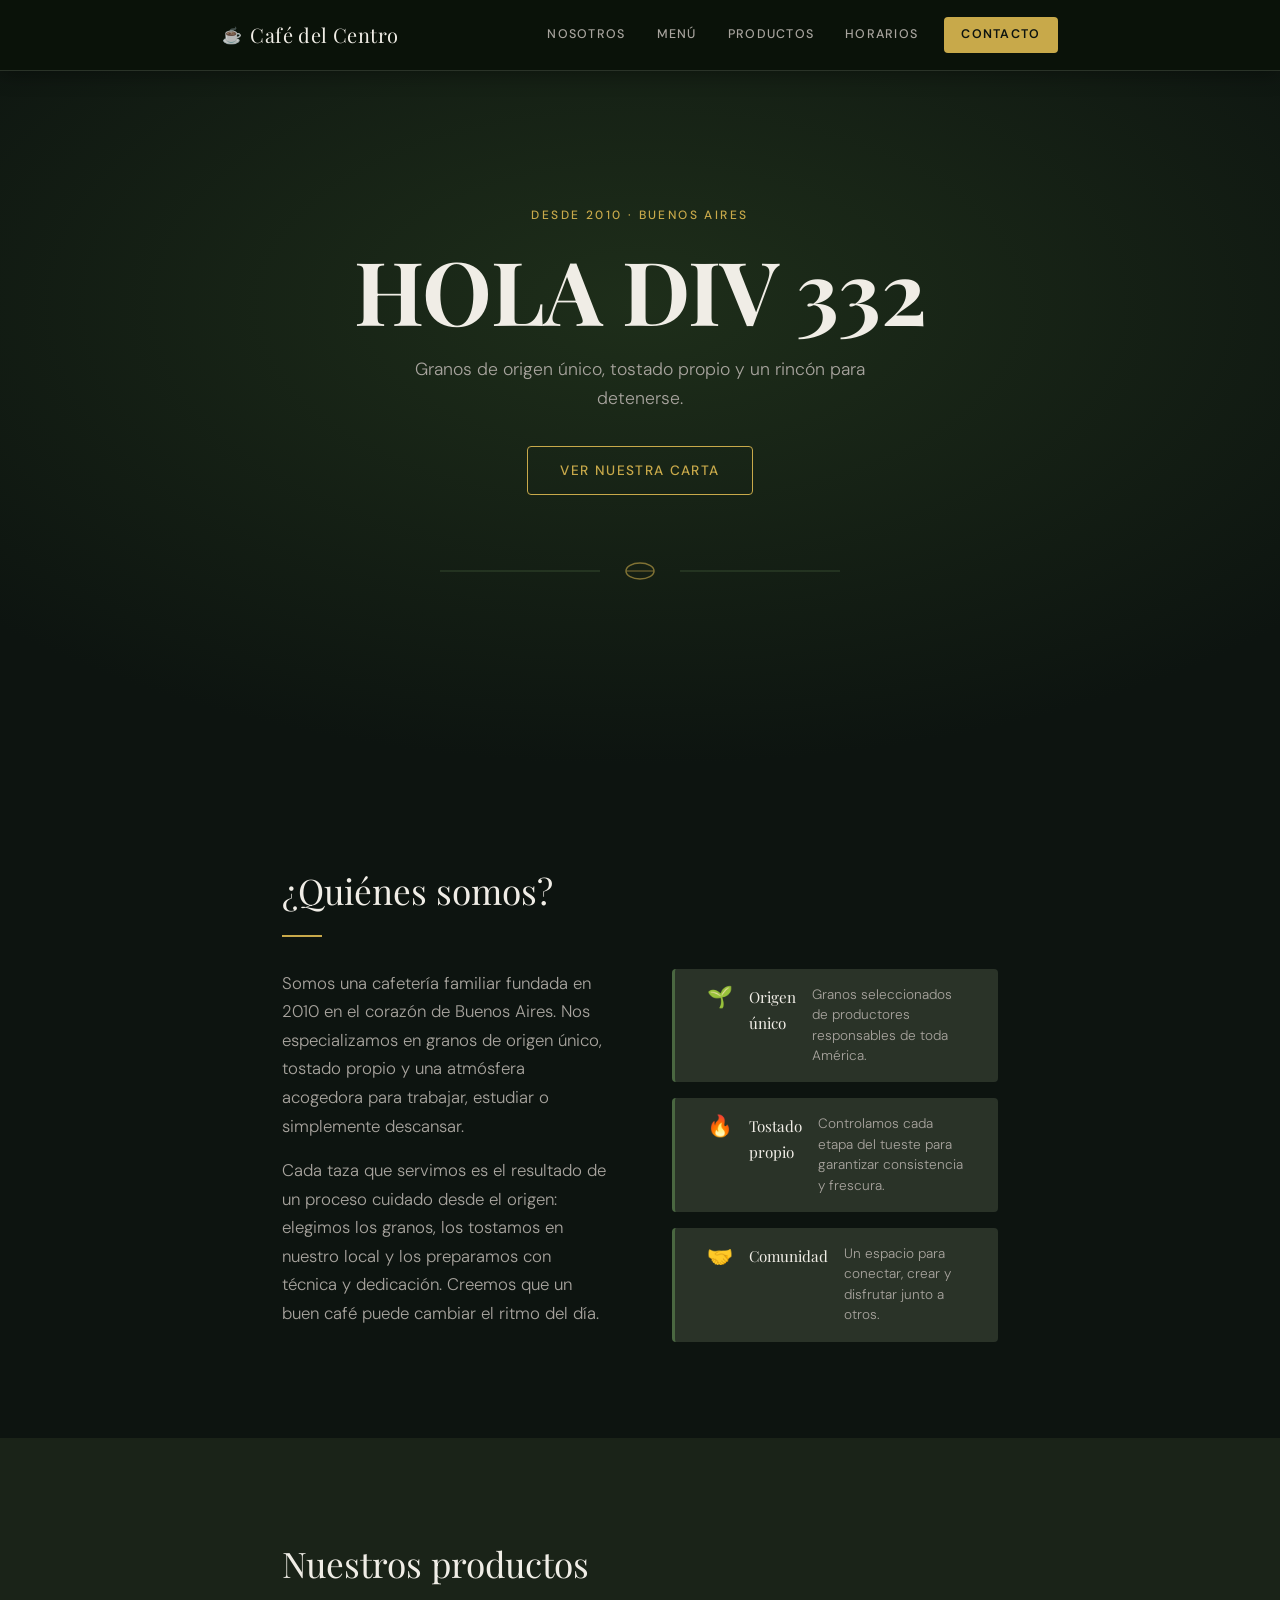
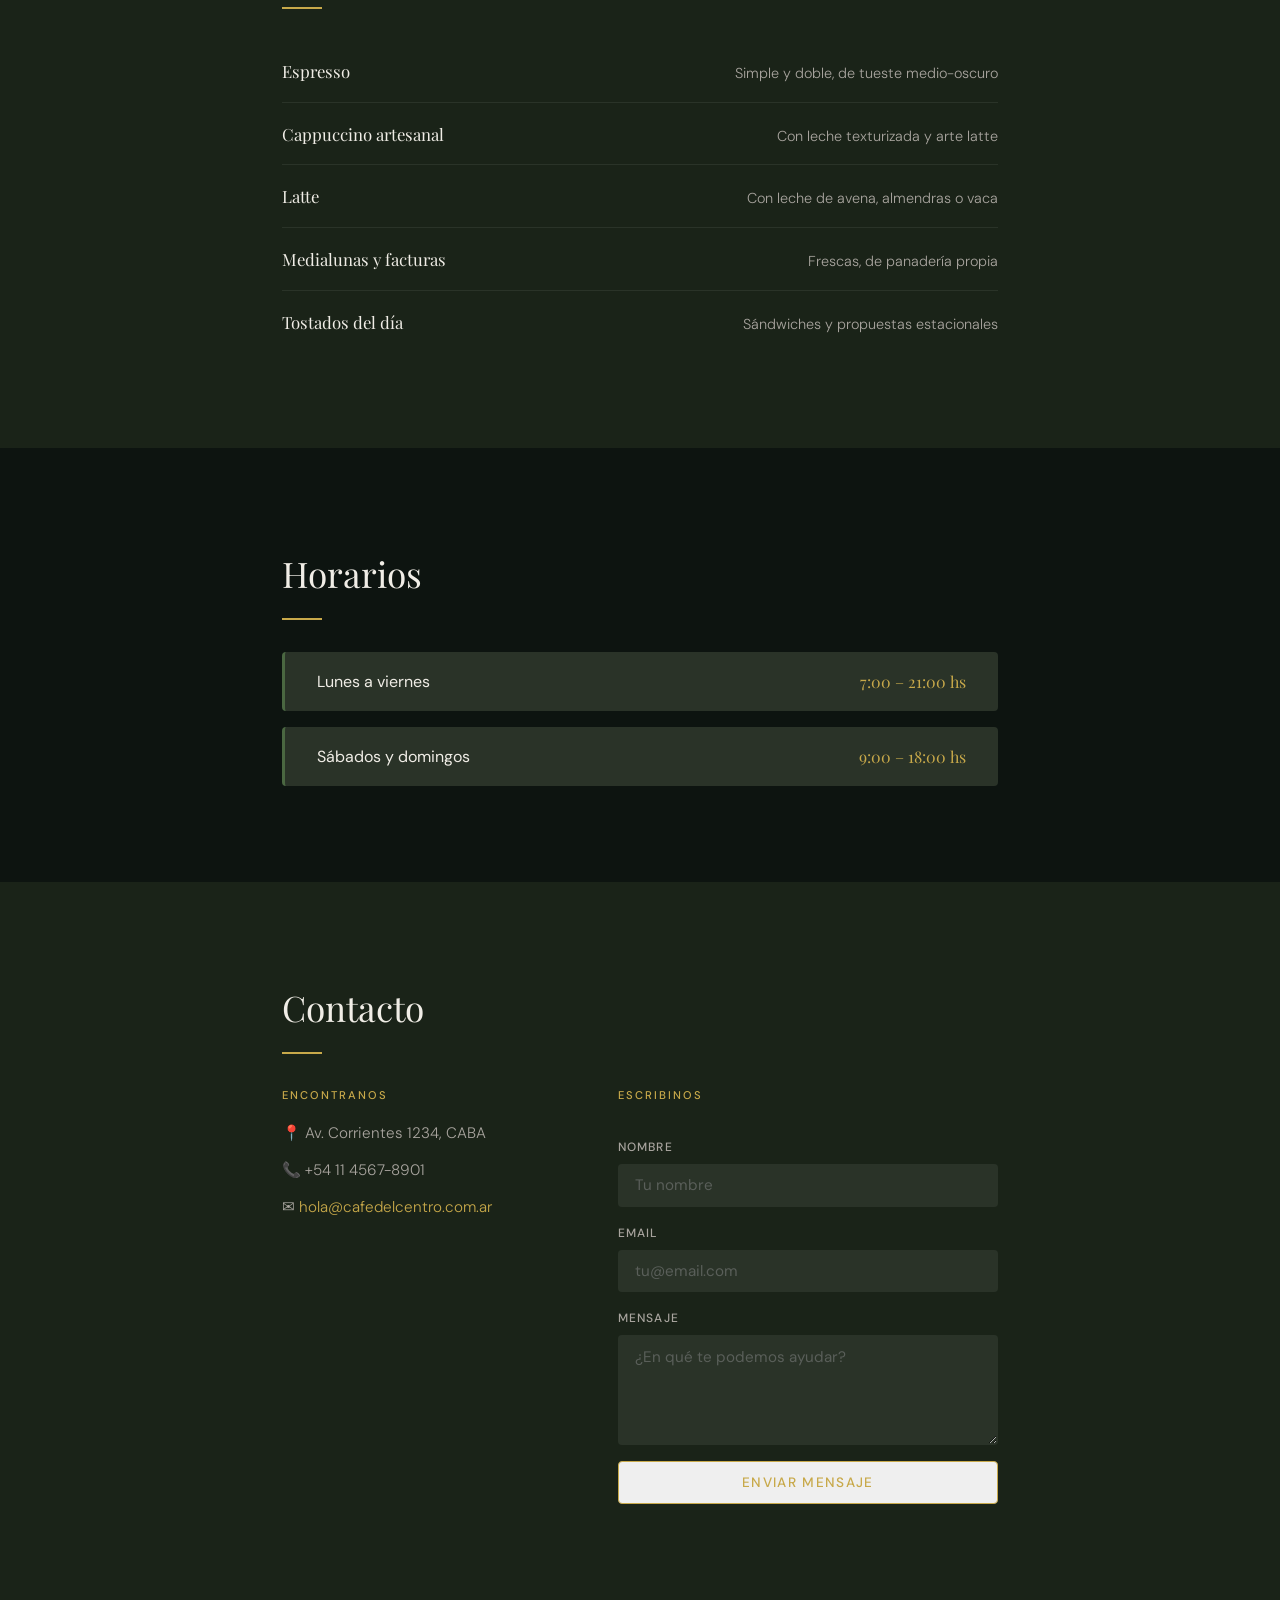
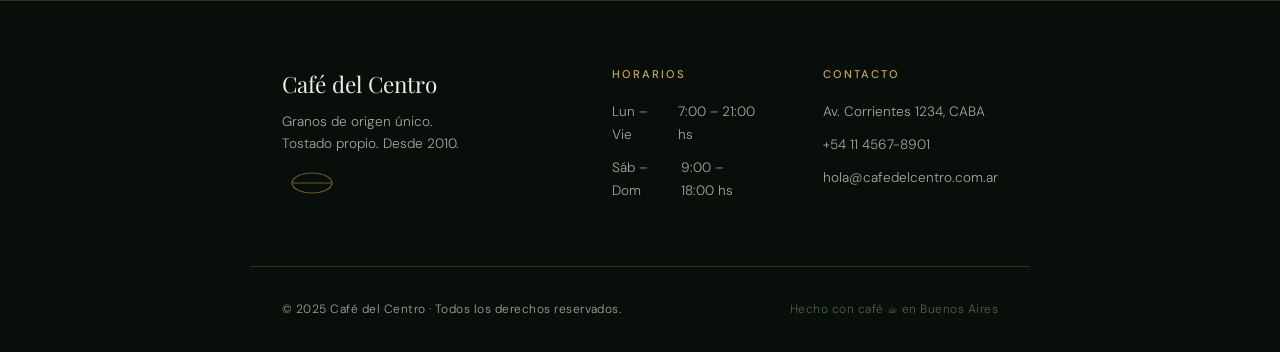
==== commit a6863fec: "CAMBIO" ====
--- a/index.html
+++ b/index.html
@@ -34,7 +34,7 @@
     <section class="hero">
       <div class="hero__content">
         <span class="hero__eyebrow">Desde 2010 · Buenos Aires</span>
-        <h1 class="hero__title">HOLA MUNDO</h1>
+        <h1 class="hero__title">HOLA DIV 332</h1>
         <p class="hero__subtitle">
           Granos de origen único, tostado propio y un rincón para detenerse.
         </p>
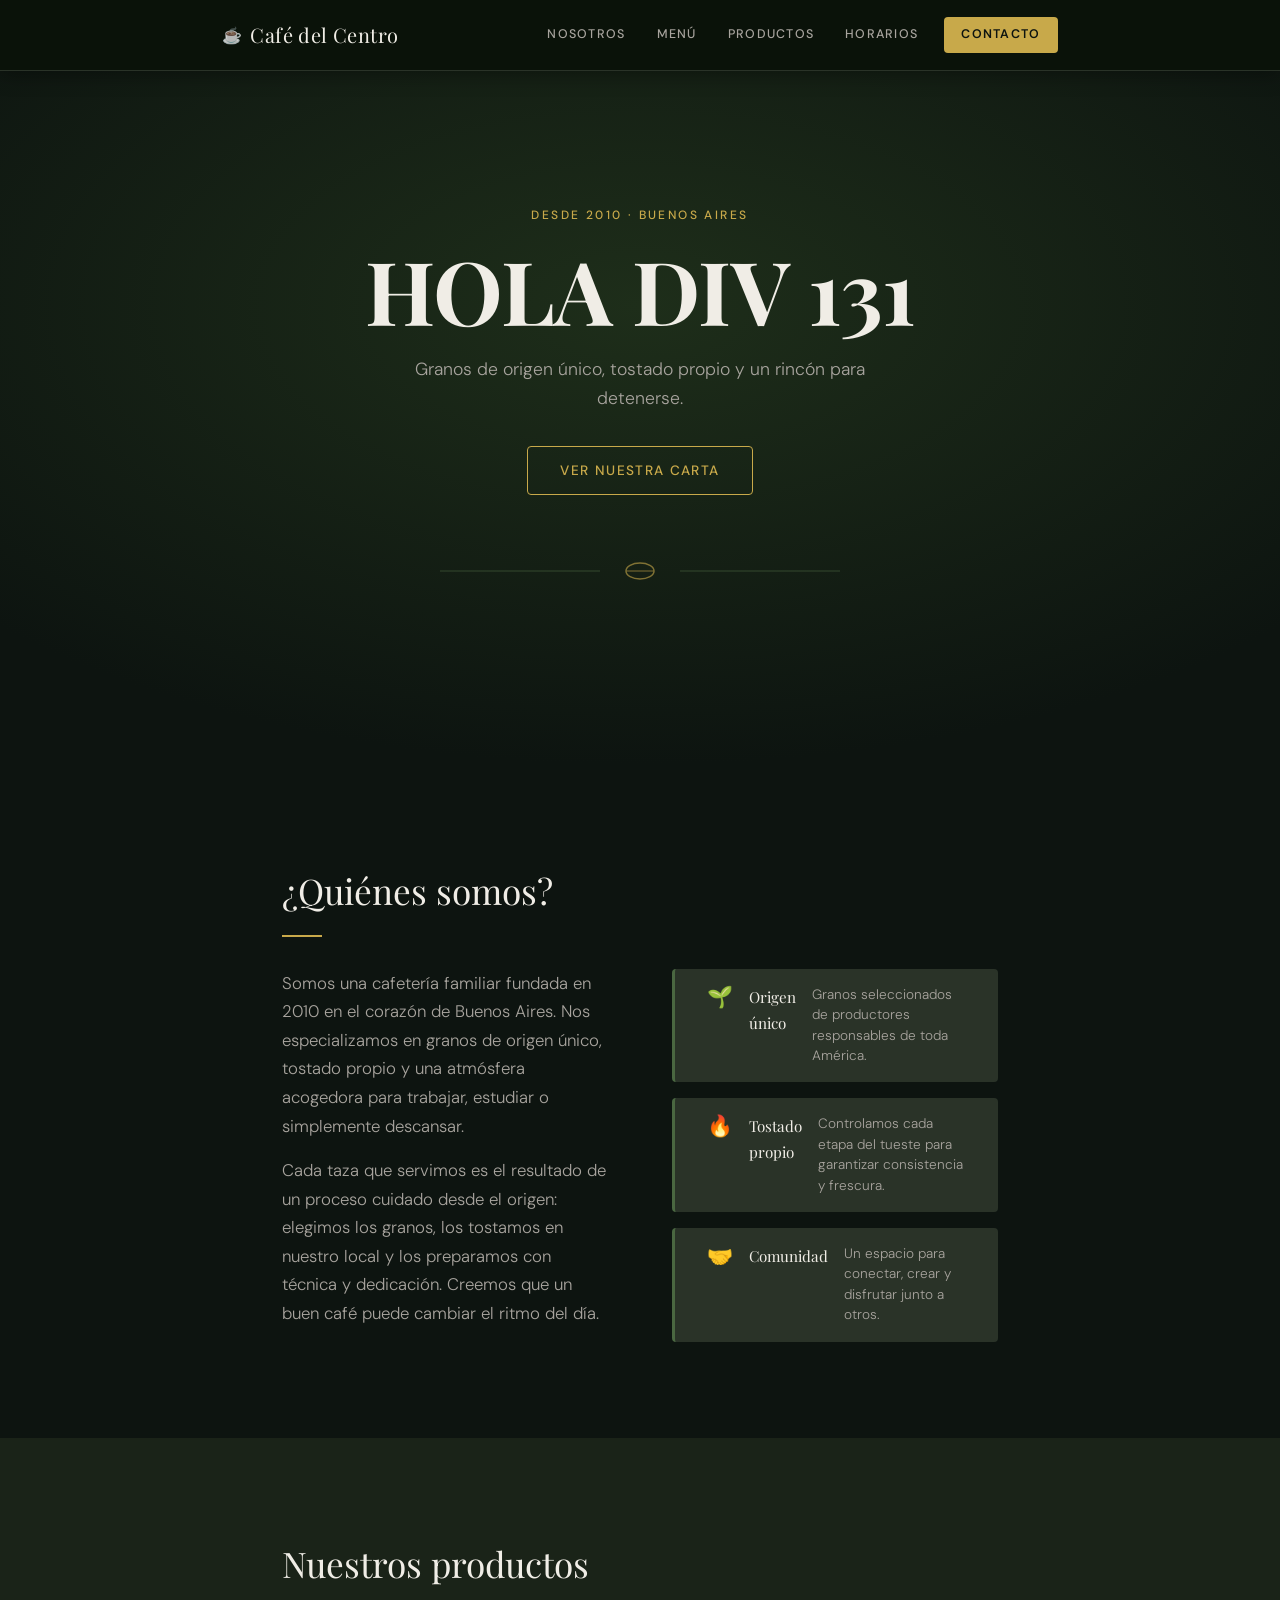
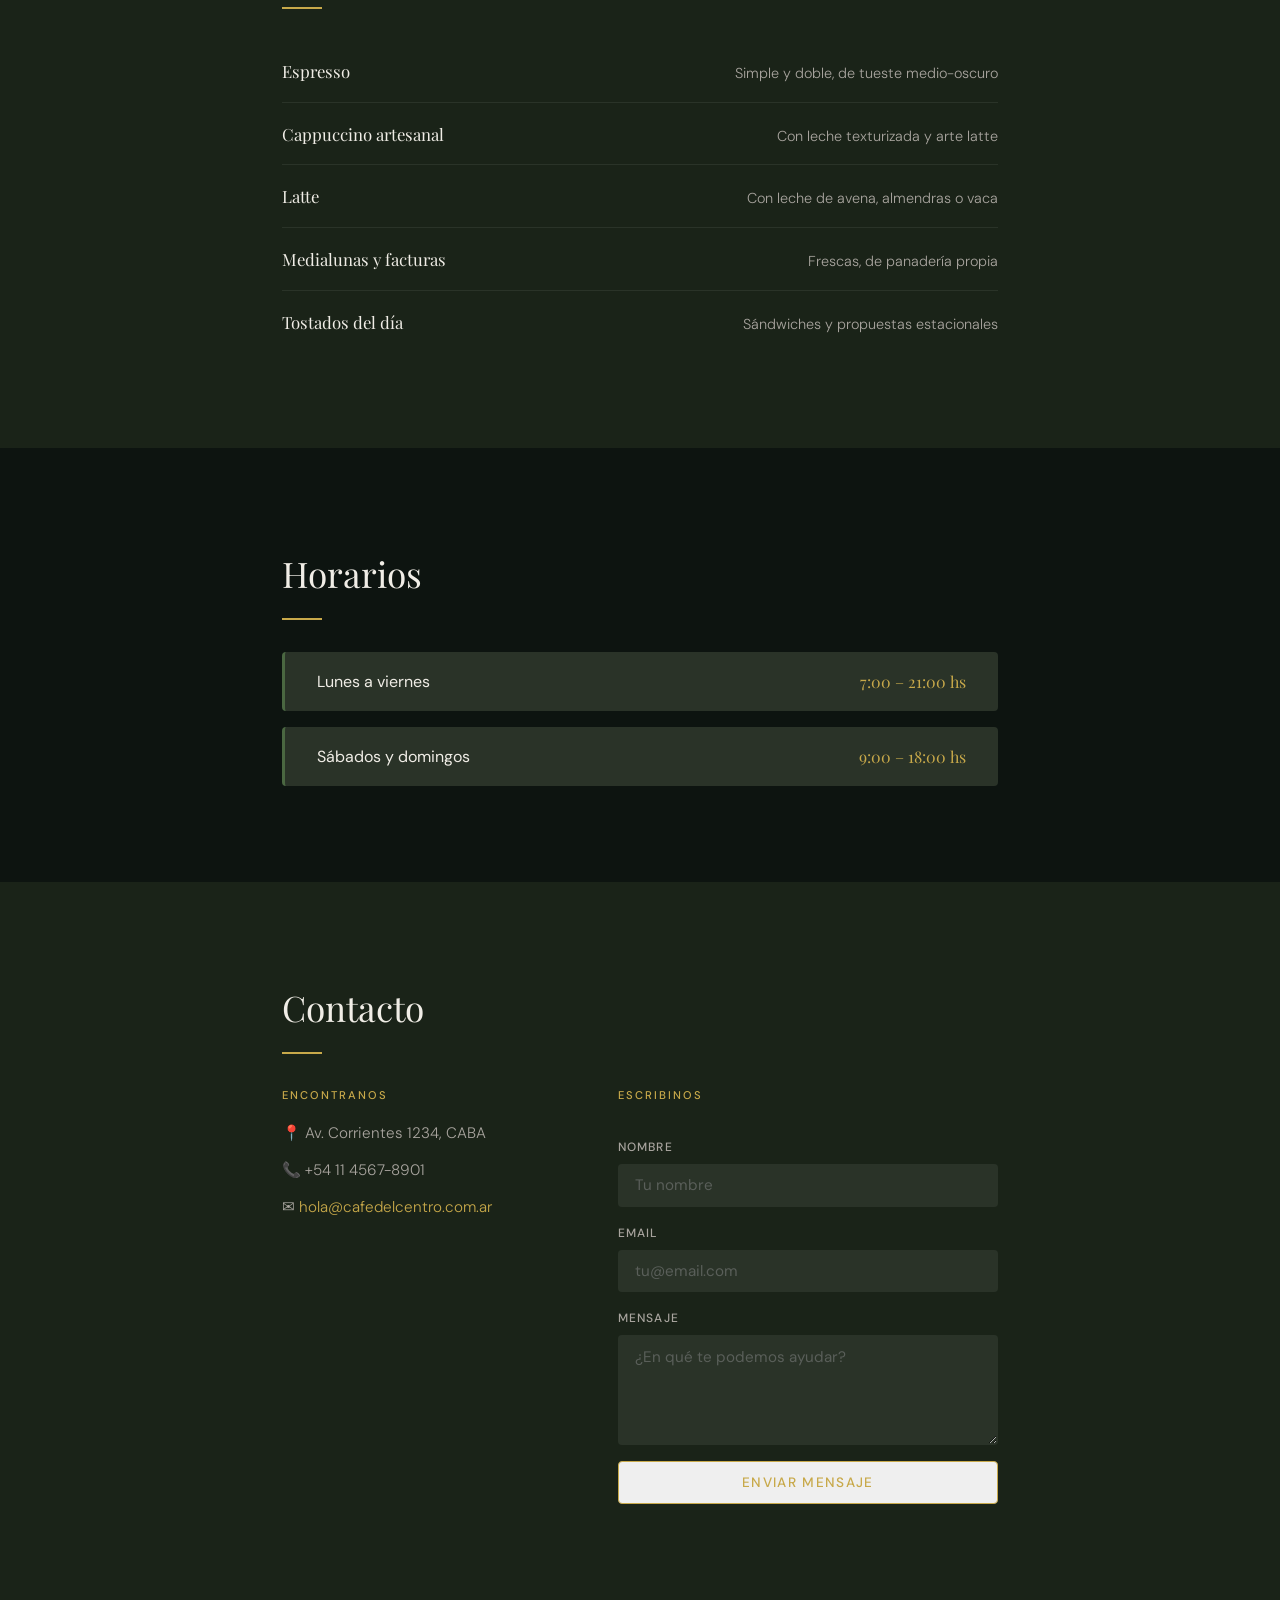
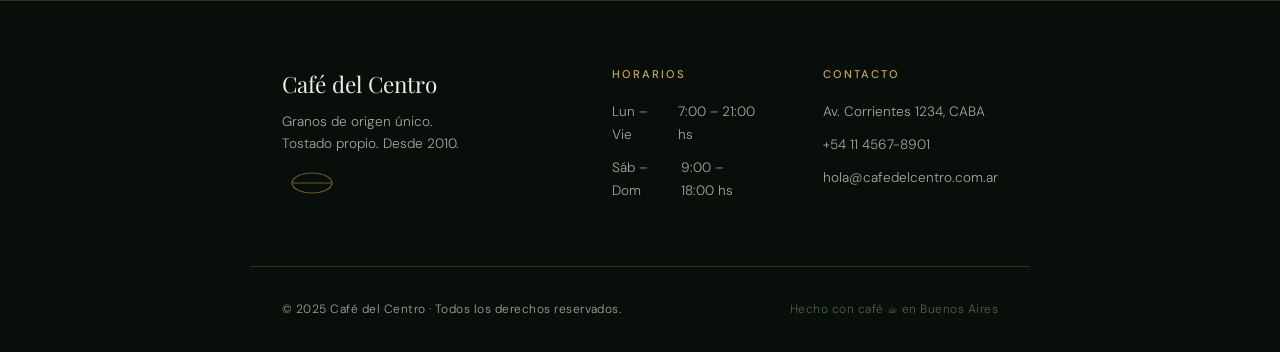
==== commit 249dabbc: "CAMBIO" ====
--- a/index.html
+++ b/index.html
@@ -34,7 +34,7 @@
     <section class="hero">
       <div class="hero__content">
         <span class="hero__eyebrow">Desde 2010 · Buenos Aires</span>
-        <h1 class="hero__title">HOLA DIV 332</h1>
+        <h1 class="hero__title">HOLA DIV 131</h1>
         <p class="hero__subtitle">
           Granos de origen único, tostado propio y un rincón para detenerse.
         </p>
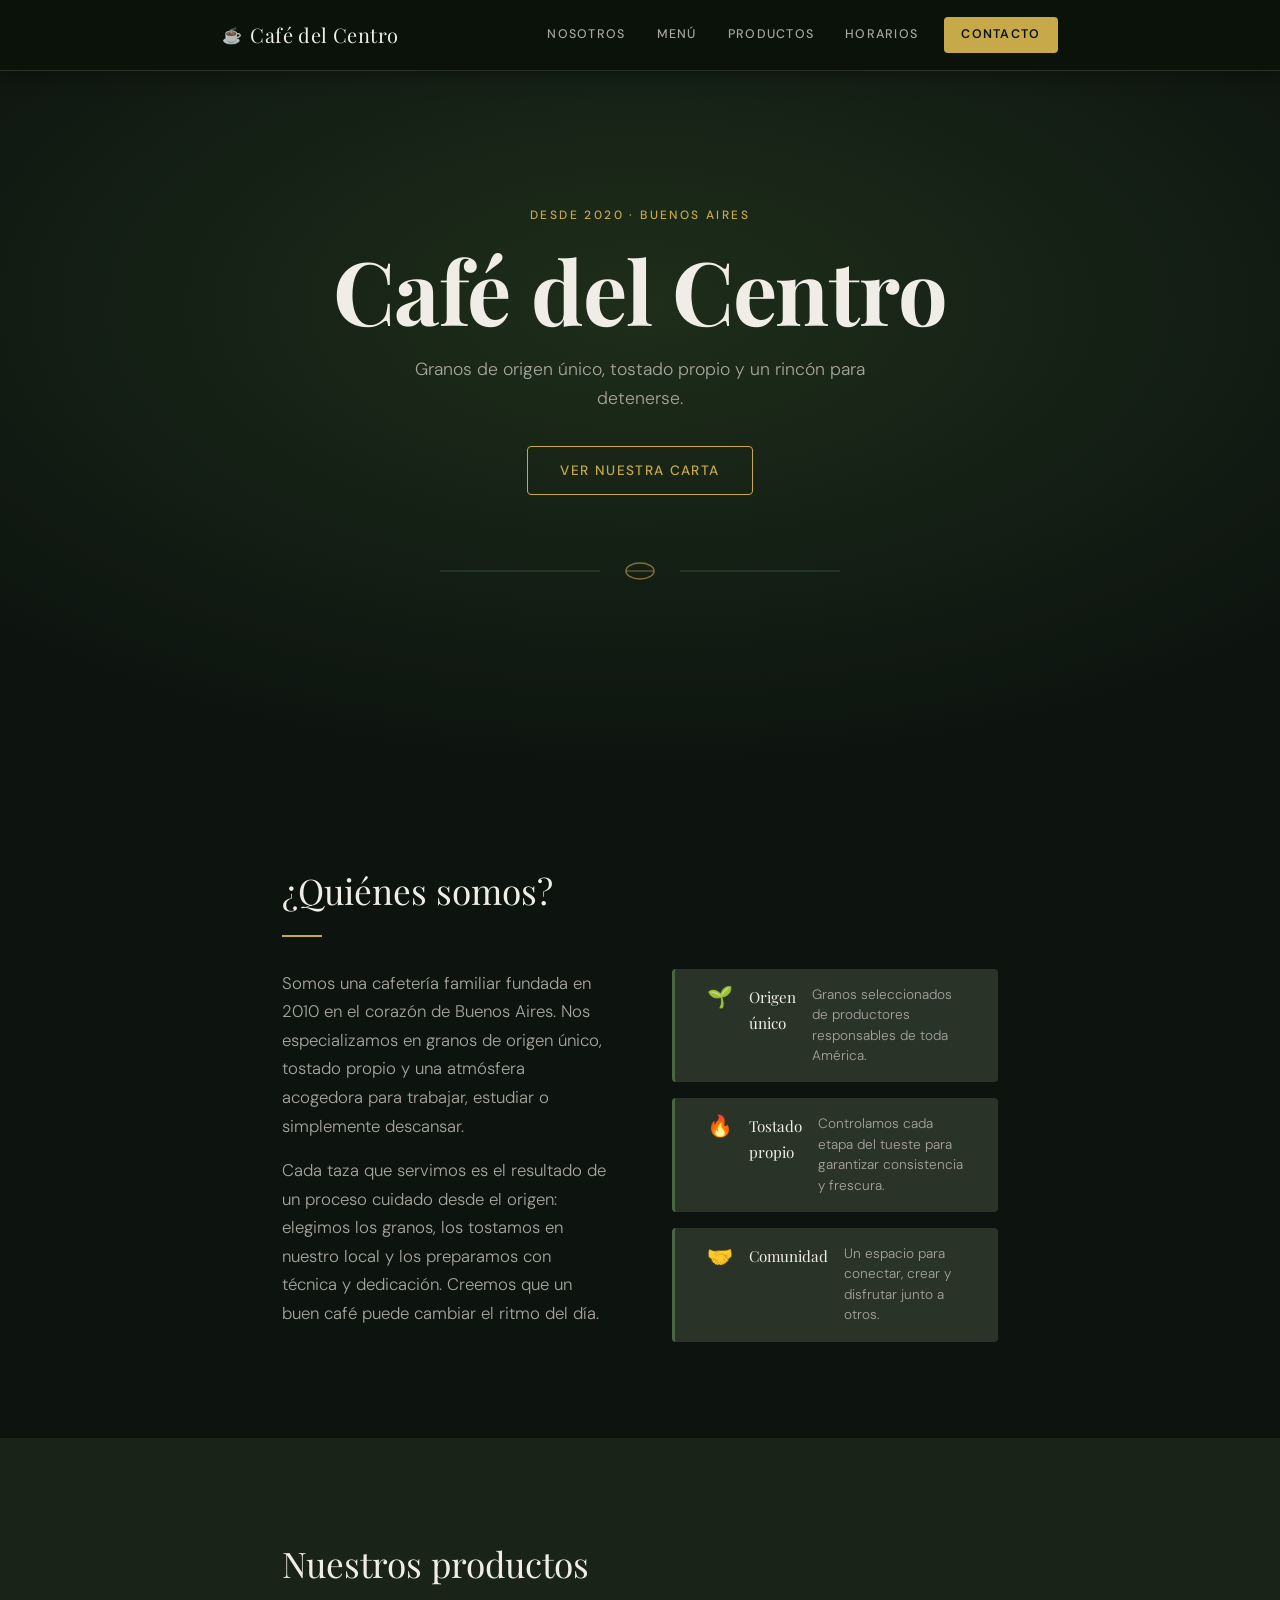
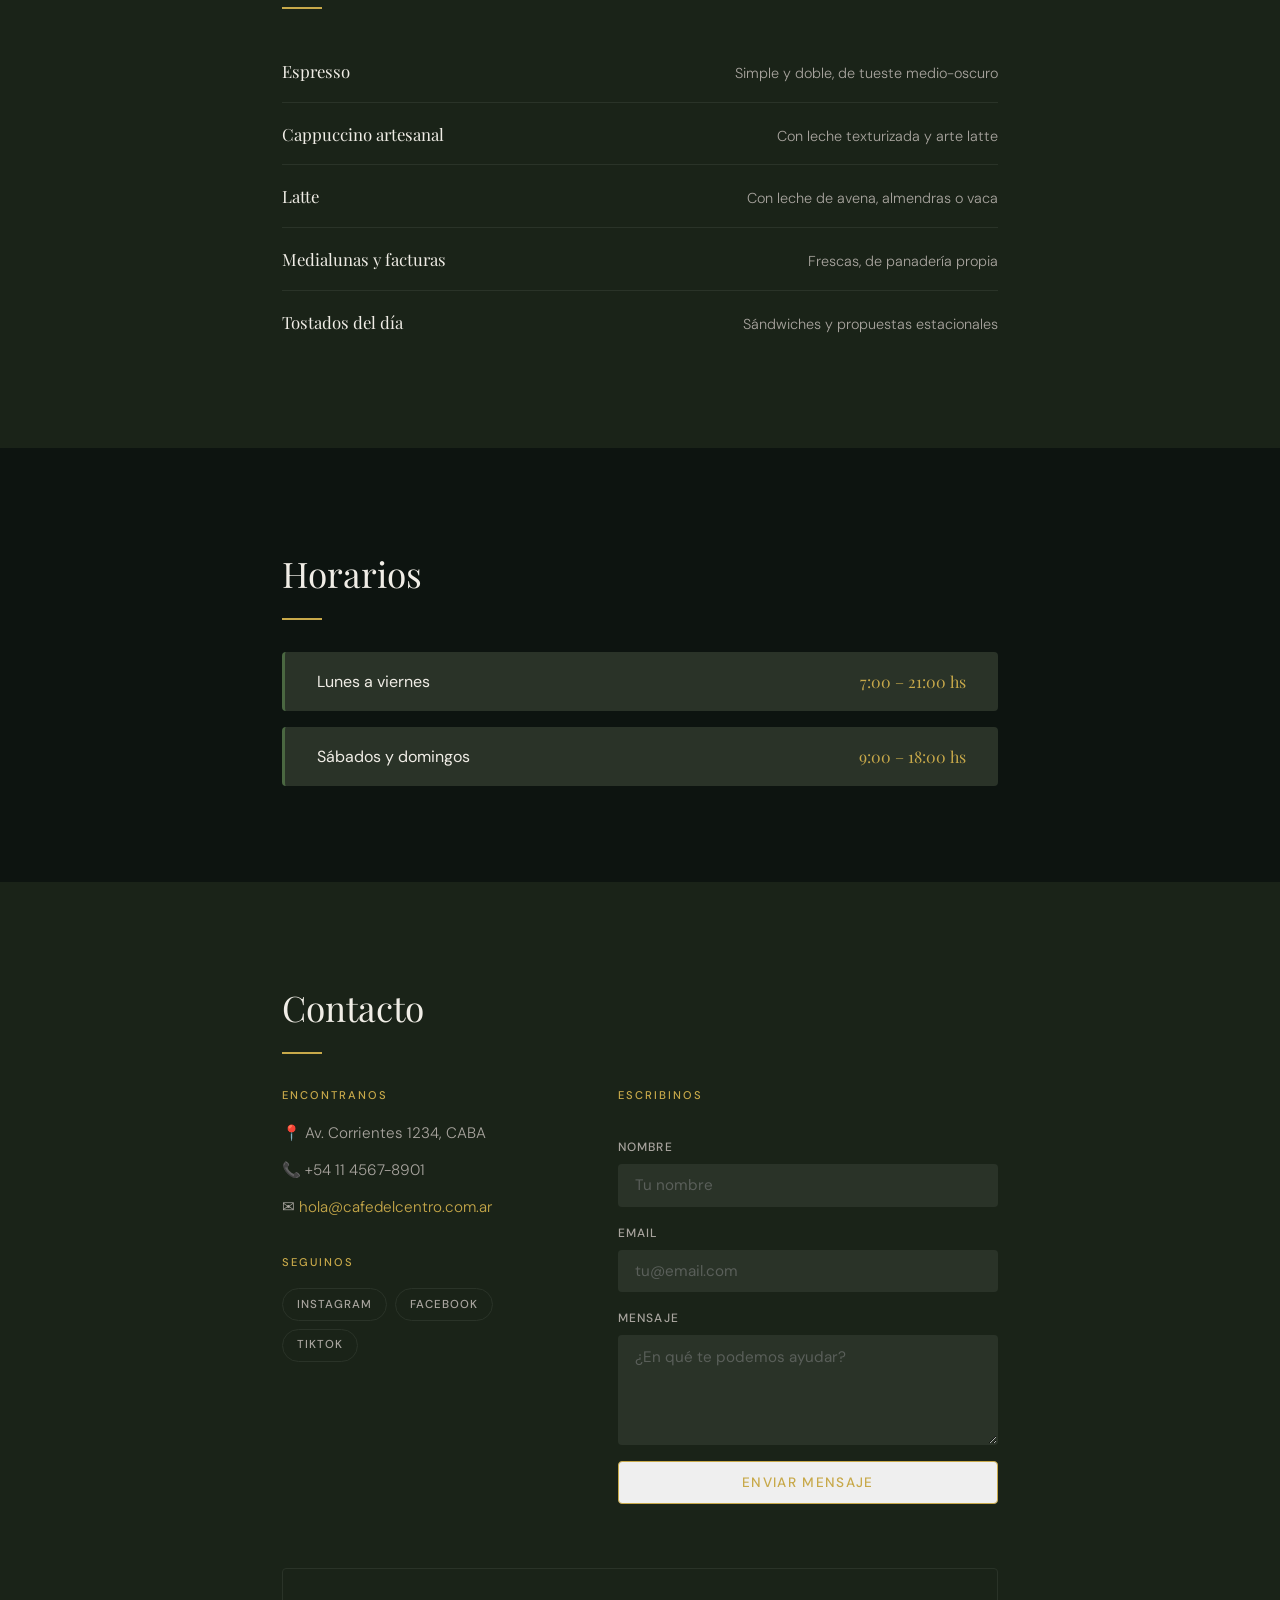
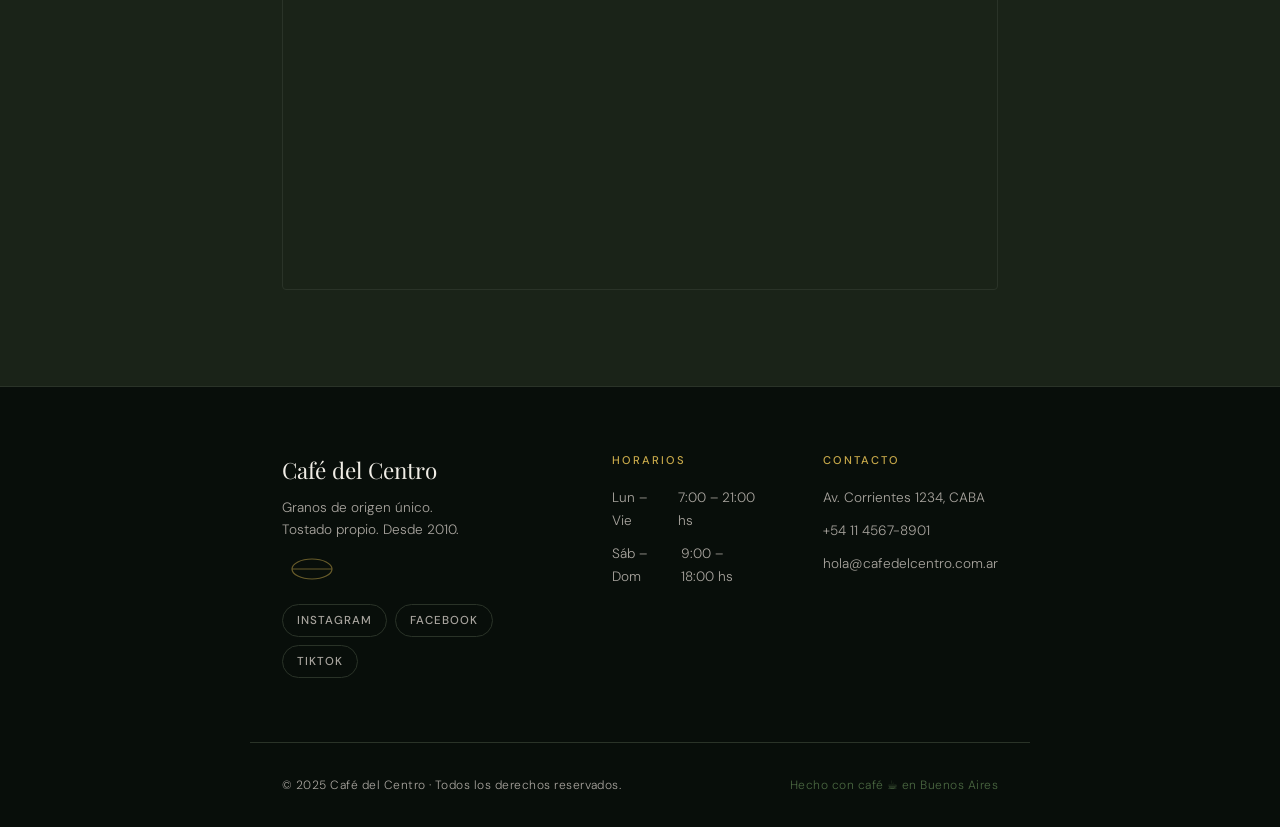
==== commit 7c68158a: "REDES TERMINADO" ====
--- a/index.html
+++ b/index.html
@@ -13,6 +13,7 @@
     <link rel="stylesheet" href="styles.css" />
   </head>
   <body>
+
     <!-- NAVBAR -->
     <header class="navbar" id="navbar">
       <div class="navbar__inner">
@@ -33,8 +34,8 @@
     <!-- HERO -->
     <section class="hero">
       <div class="hero__content">
-        <span class="hero__eyebrow">Desde 2010 · Buenos Aires</span>
-        <h1 class="hero__title">HOLA DIV 131</h1>
+        <span class="hero__eyebrow">Desde 2020 · Buenos Aires</span>
+        <h1 class="hero__title">Café del Centro</h1>
         <p class="hero__subtitle">
           Granos de origen único, tostado propio y un rincón para detenerse.
         </p>
@@ -146,6 +147,12 @@
               <p>📞 +54 11 4567-8901</p>
               <p>✉️ <a href="mailto:hola@cafedelcentro.com.ar">hola@cafedelcentro.com.ar</a></p>
             </address>
+            <h3 class="contact-info__title" style="margin-top: var(--space-md);">Seguinos</h3>
+            <div class="social">
+              <a href="https://instagram.com/cafedelcentro.ba" class="social__link" target="_blank" rel="noopener">Instagram</a>
+              <a href="https://facebook.com/cafedelcentro.ba" class="social__link" target="_blank" rel="noopener">Facebook</a>
+              <a href="https://tiktok.com/@cafedelcentro.ba" class="social__link" target="_blank" rel="noopener">TikTok</a>
+            </div>
           </div>
           <form class="contact-form" onsubmit="return false;">
             <h3 class="contact-info__title">Escribinos</h3>
@@ -163,6 +170,15 @@
             </div>
             <button type="submit" class="btn btn--full">Enviar mensaje</button>
           </form>
+        </div>
+        <div class="map">
+          <iframe
+            src="https://www.google.com/maps?q=Obelisco,+Buenos+Aires&output=embed"
+            title="Ubicación de Café del Centro"
+            loading="lazy"
+            referrerpolicy="no-referrer-when-downgrade"
+            allowfullscreen
+          ></iframe>
         </div>
       </div>
     </section>
@@ -179,6 +195,11 @@
               <line x1="10" y1="12" x2="50" y2="12" stroke="#C8A94A" stroke-width="1"/>
             </svg>
           </div>
+          <div class="social">
+            <a href="https://instagram.com/cafedelcentro.ba" class="social__link" target="_blank" rel="noopener">Instagram</a>
+            <a href="https://facebook.com/cafedelcentro.ba" class="social__link" target="_blank" rel="noopener">Facebook</a>
+            <a href="https://tiktok.com/@cafedelcentro.ba" class="social__link" target="_blank" rel="noopener">TikTok</a>
+          </div>
         </div>
 
         <div class="footer__col">
--- a/styles.css
+++ b/styles.css
@@ -601,6 +601,48 @@
 .btn--full {
   width: 100%;
   text-align: center;
+}
+
+/* --- REDES SOCIALES --- */
+.social {
+  display: flex;
+  flex-wrap: wrap;
+  gap: 0.5rem;
+  margin-top: var(--space-sm);
+}
+
+.social__link {
+  font-size: 0.72rem;
+  font-weight: 500;
+  letter-spacing: 0.08em;
+  text-transform: uppercase;
+  color: var(--color-text-muted);
+  border: 1px solid var(--color-surface);
+  border-radius: 999px;
+  padding: 0.35rem 0.9rem;
+  transition: border-color 0.2s, color 0.2s;
+}
+
+.social__link:hover {
+  color: var(--color-gold);
+  border-color: var(--color-gold);
+  text-decoration: none;
+}
+
+/* --- MAPA --- */
+.map {
+  margin-top: var(--space-lg);
+  border: 1px solid var(--color-surface);
+  border-radius: var(--radius);
+  overflow: hidden;
+}
+
+.map iframe {
+  display: block;
+  width: 100%;
+  height: 320px;
+  border: 0;
+  filter: grayscale(0.4) contrast(1.05);
 }
 
 /* --- RESPONSIVE NAVBAR + V4 --- */
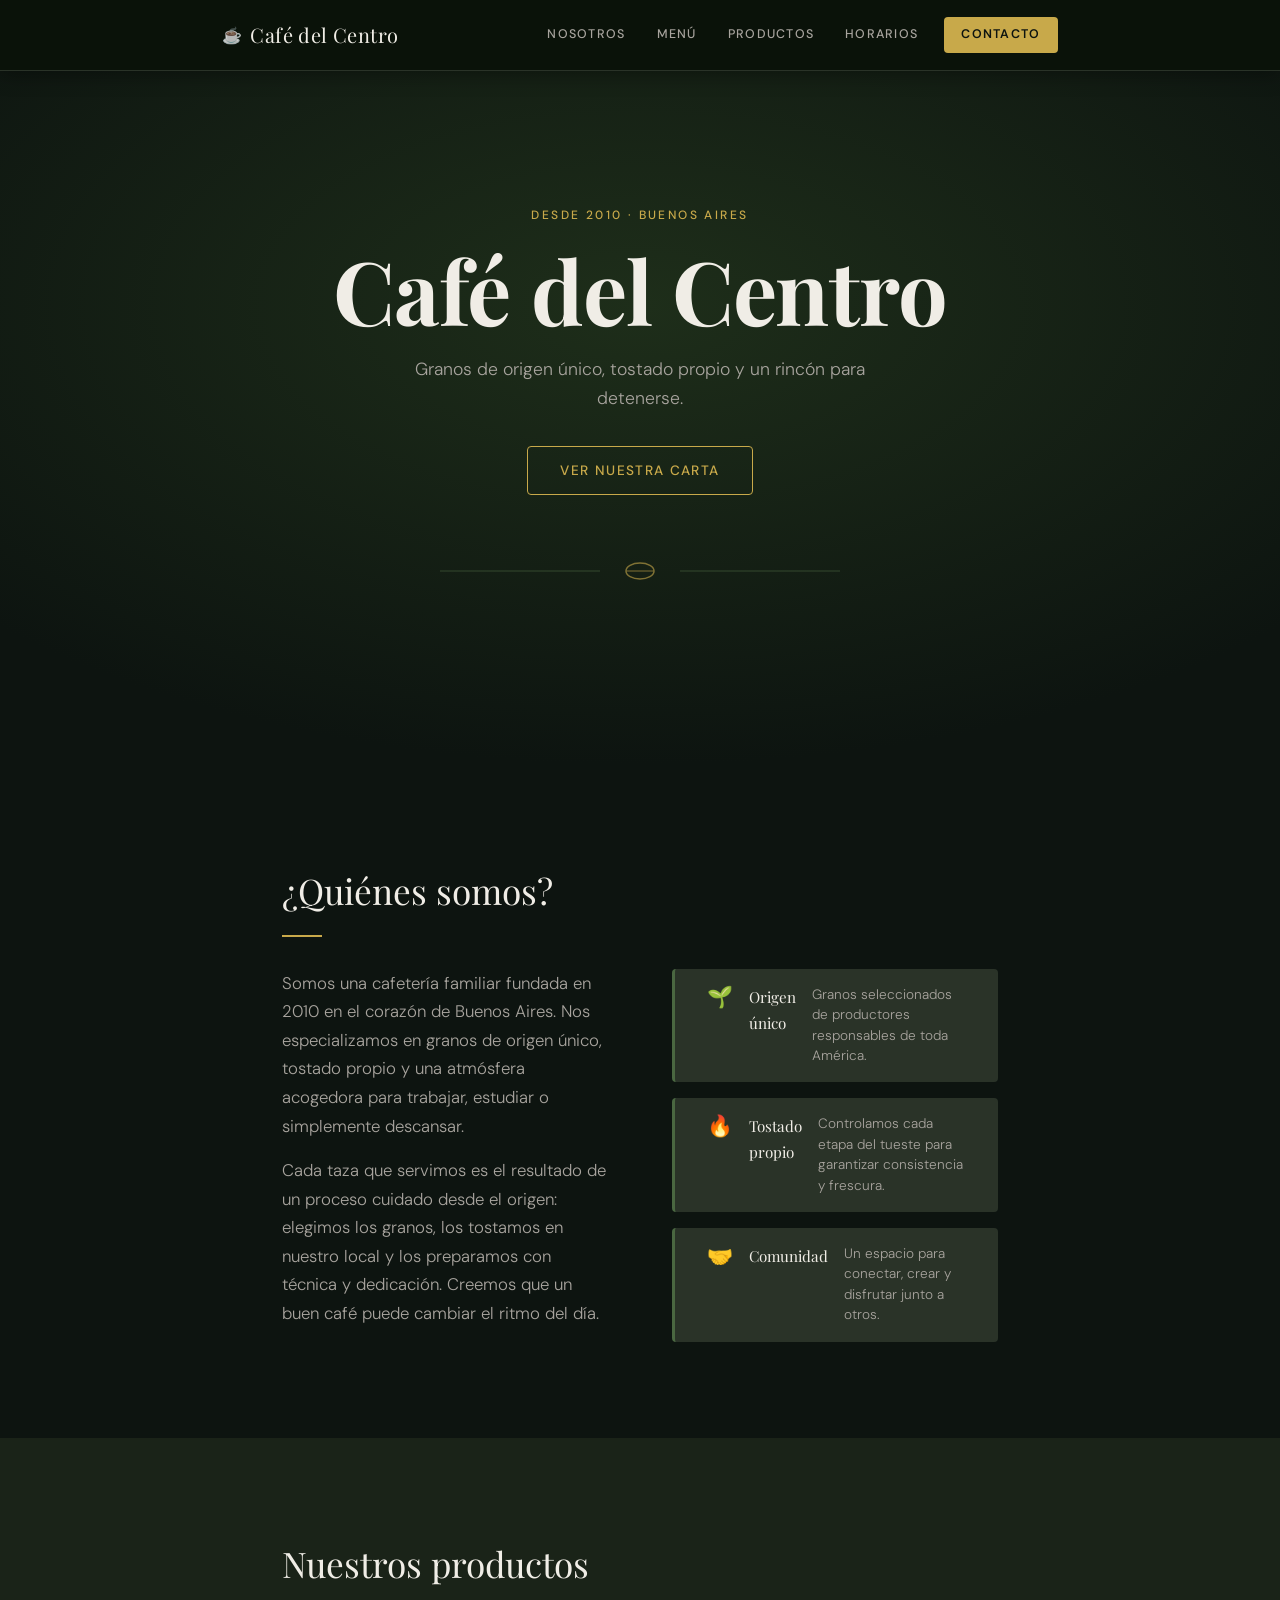
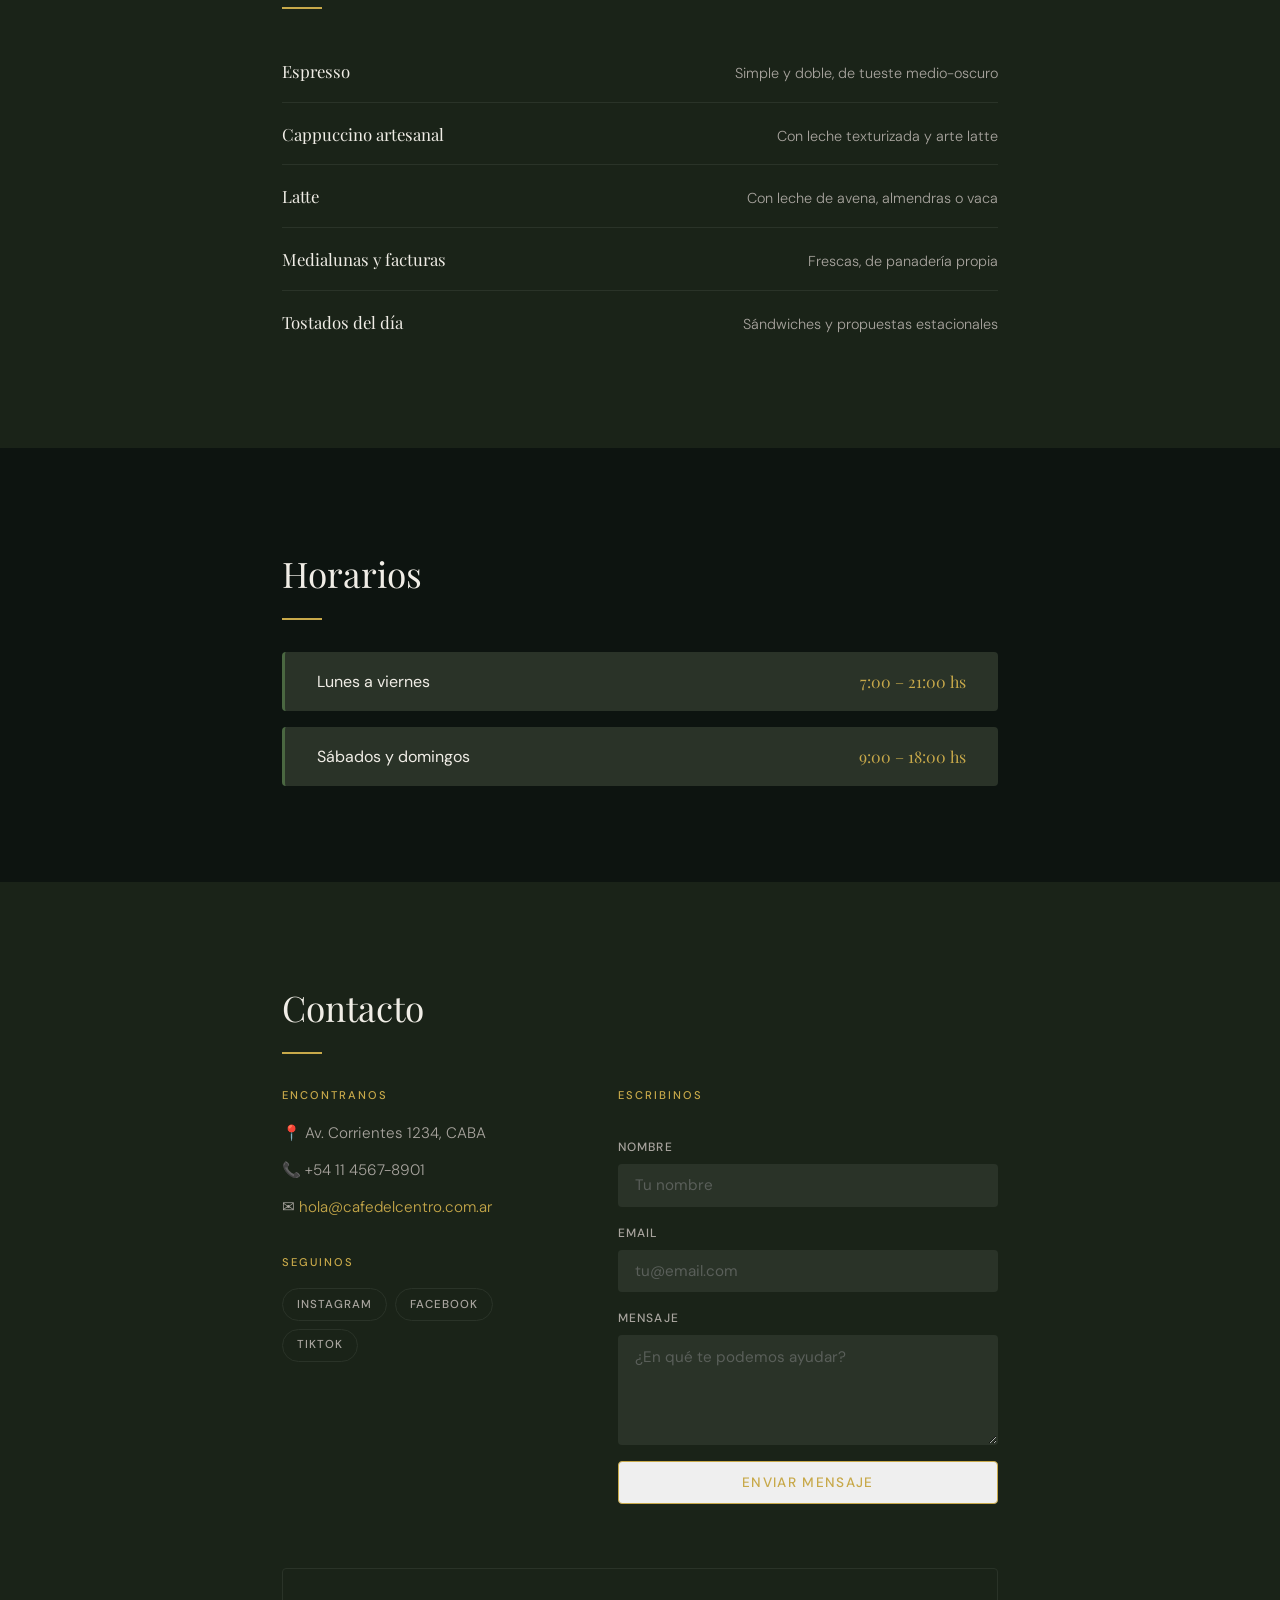
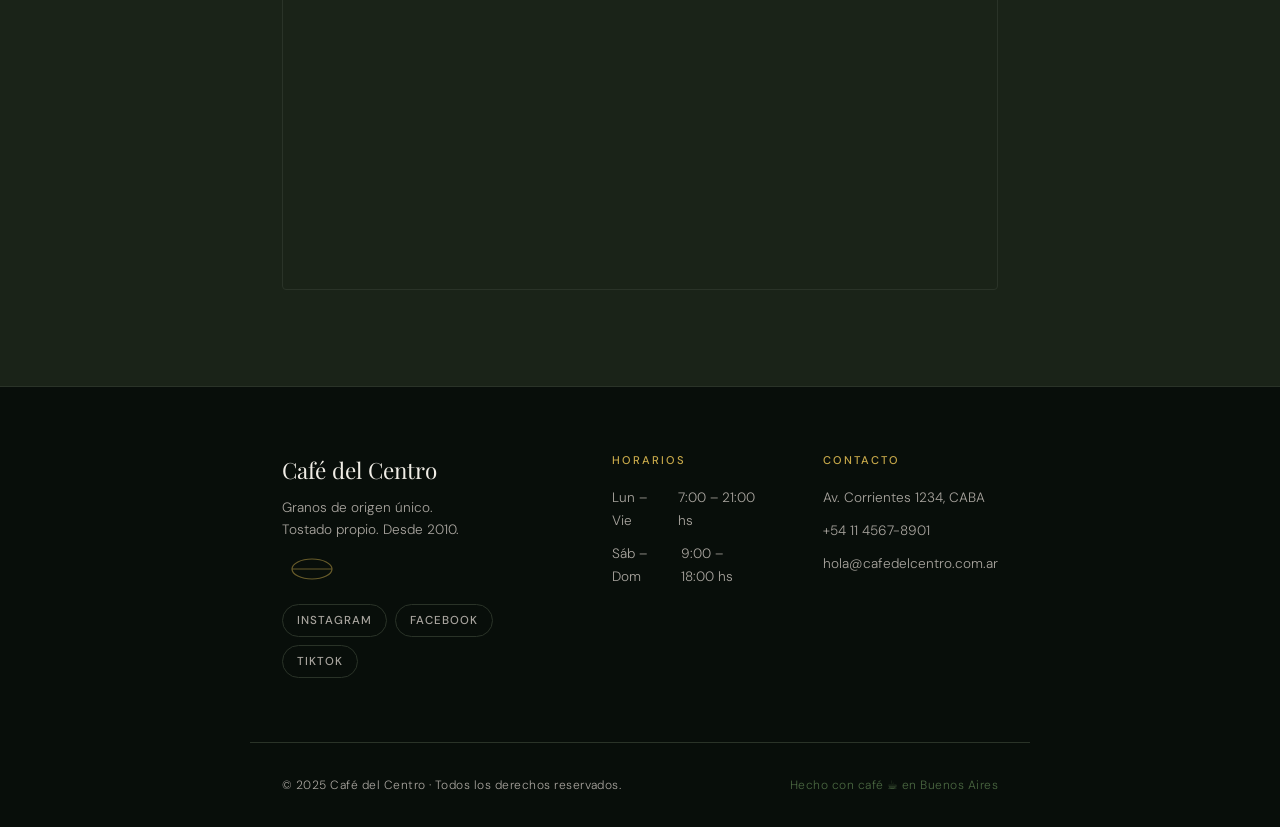
==== commit 3ed10782: "Resuelve conflictos con main" ====
--- a/index.html
+++ b/index.html
@@ -13,7 +13,6 @@
     <link rel="stylesheet" href="styles.css" />
   </head>
   <body>
-
     <!-- NAVBAR -->
     <header class="navbar" id="navbar">
       <div class="navbar__inner">
@@ -34,7 +33,7 @@
     <!-- HERO -->
     <section class="hero">
       <div class="hero__content">
-        <span class="hero__eyebrow">Desde 2020 · Buenos Aires</span>
+        <span class="hero__eyebrow">Desde 2010 · Buenos Aires</span>
         <h1 class="hero__title">Café del Centro</h1>
         <p class="hero__subtitle">
           Granos de origen único, tostado propio y un rincón para detenerse.
